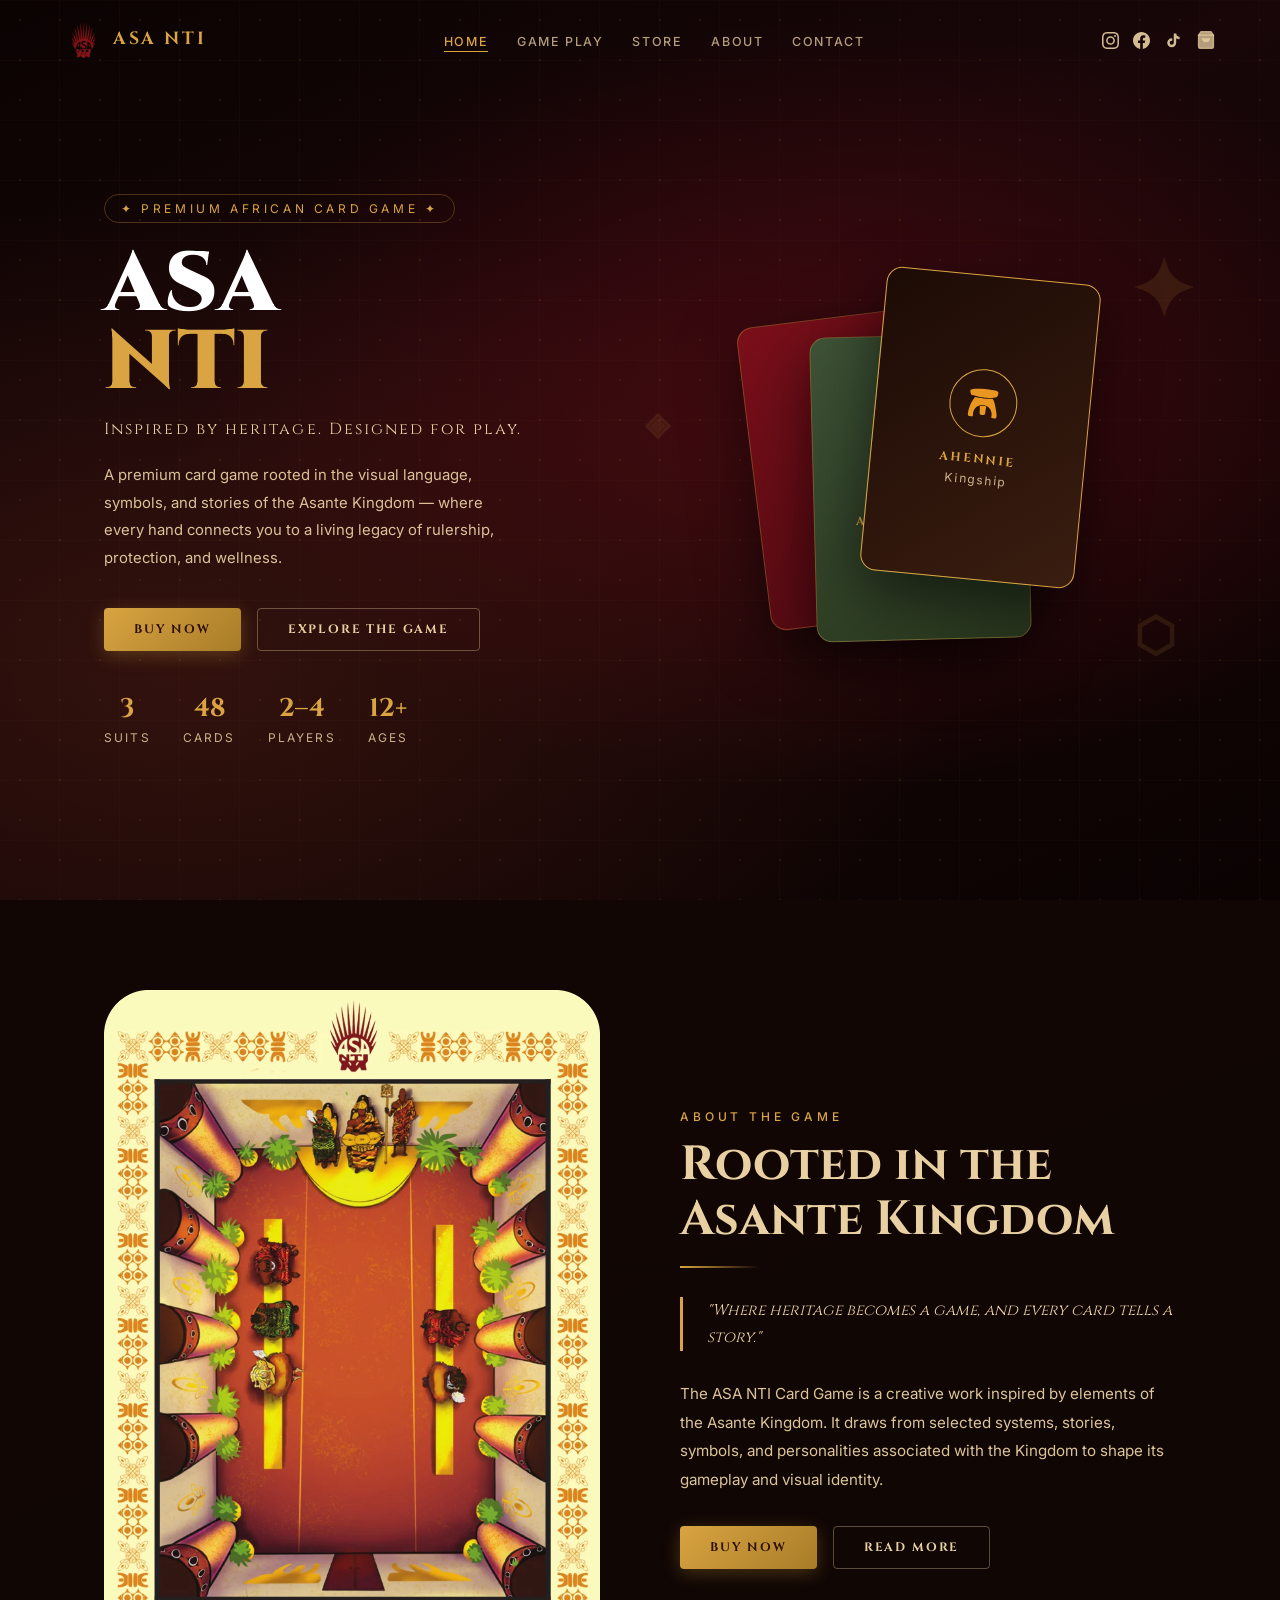
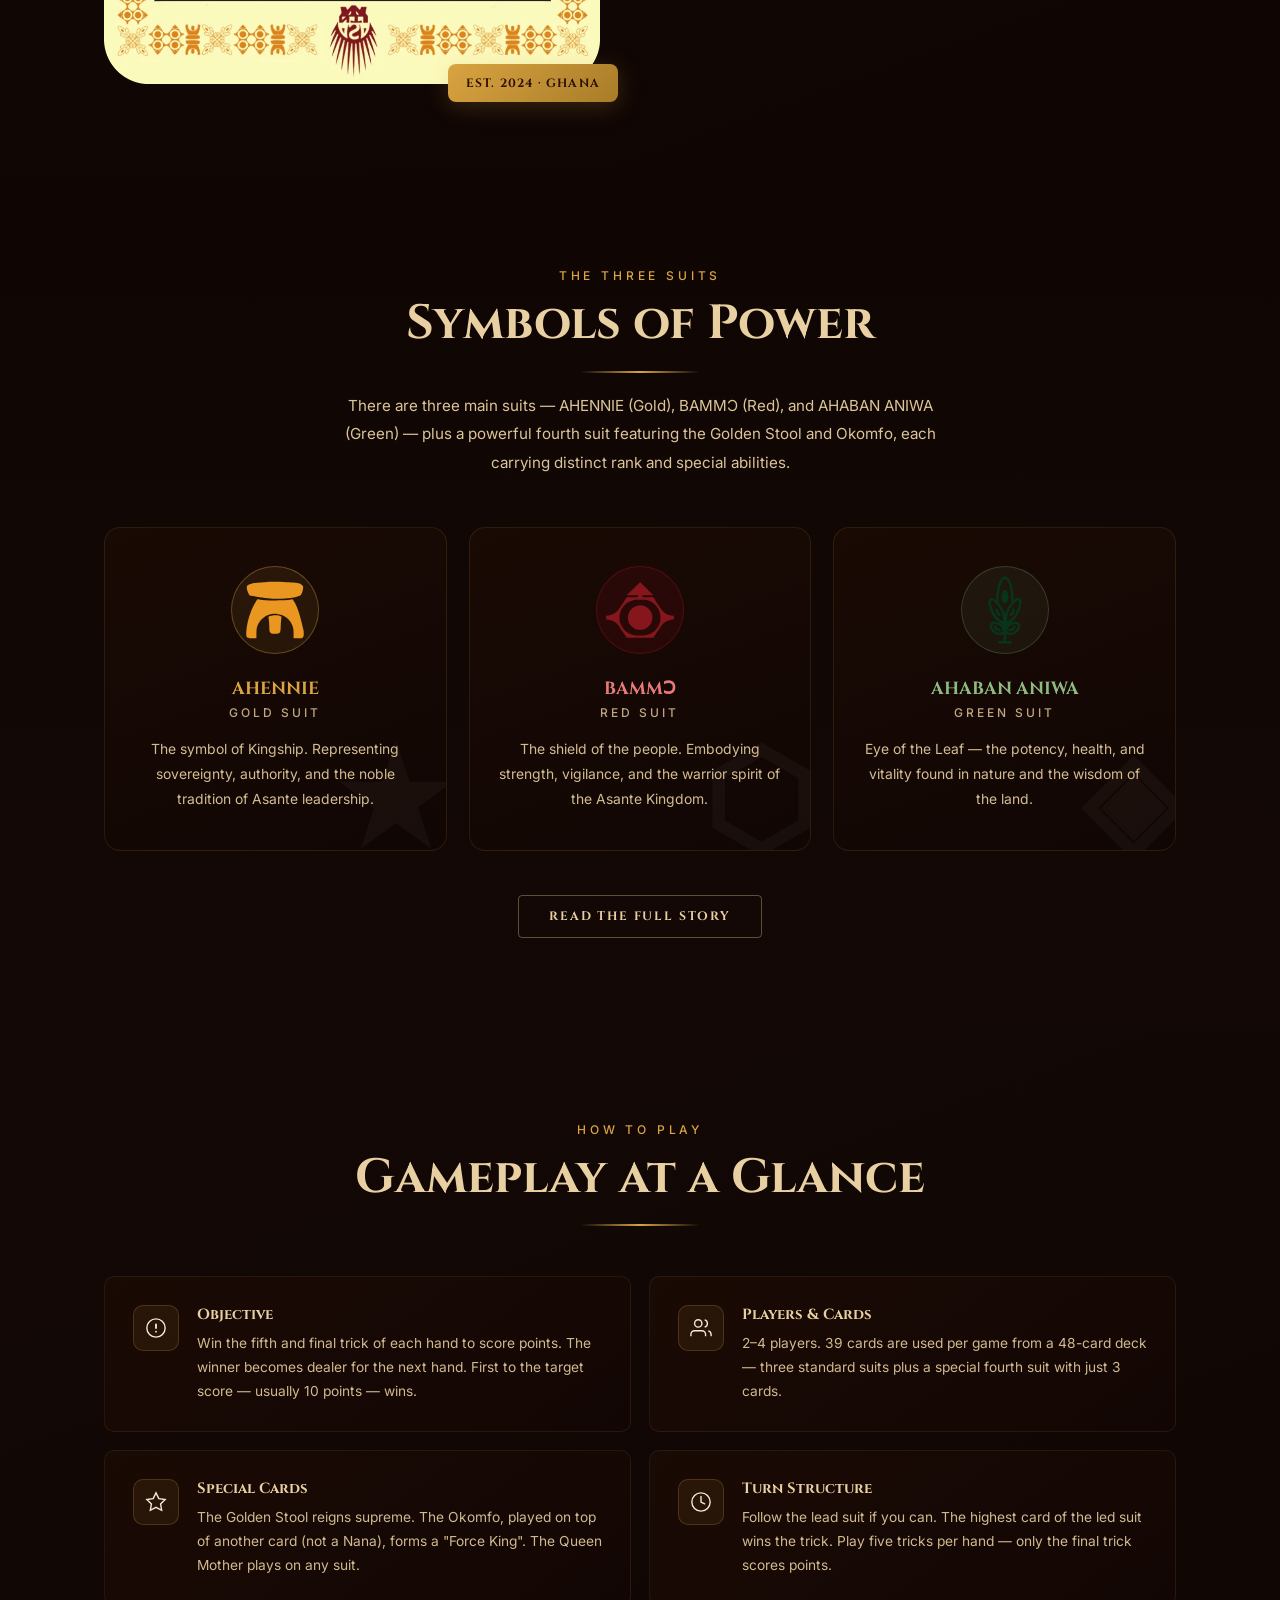
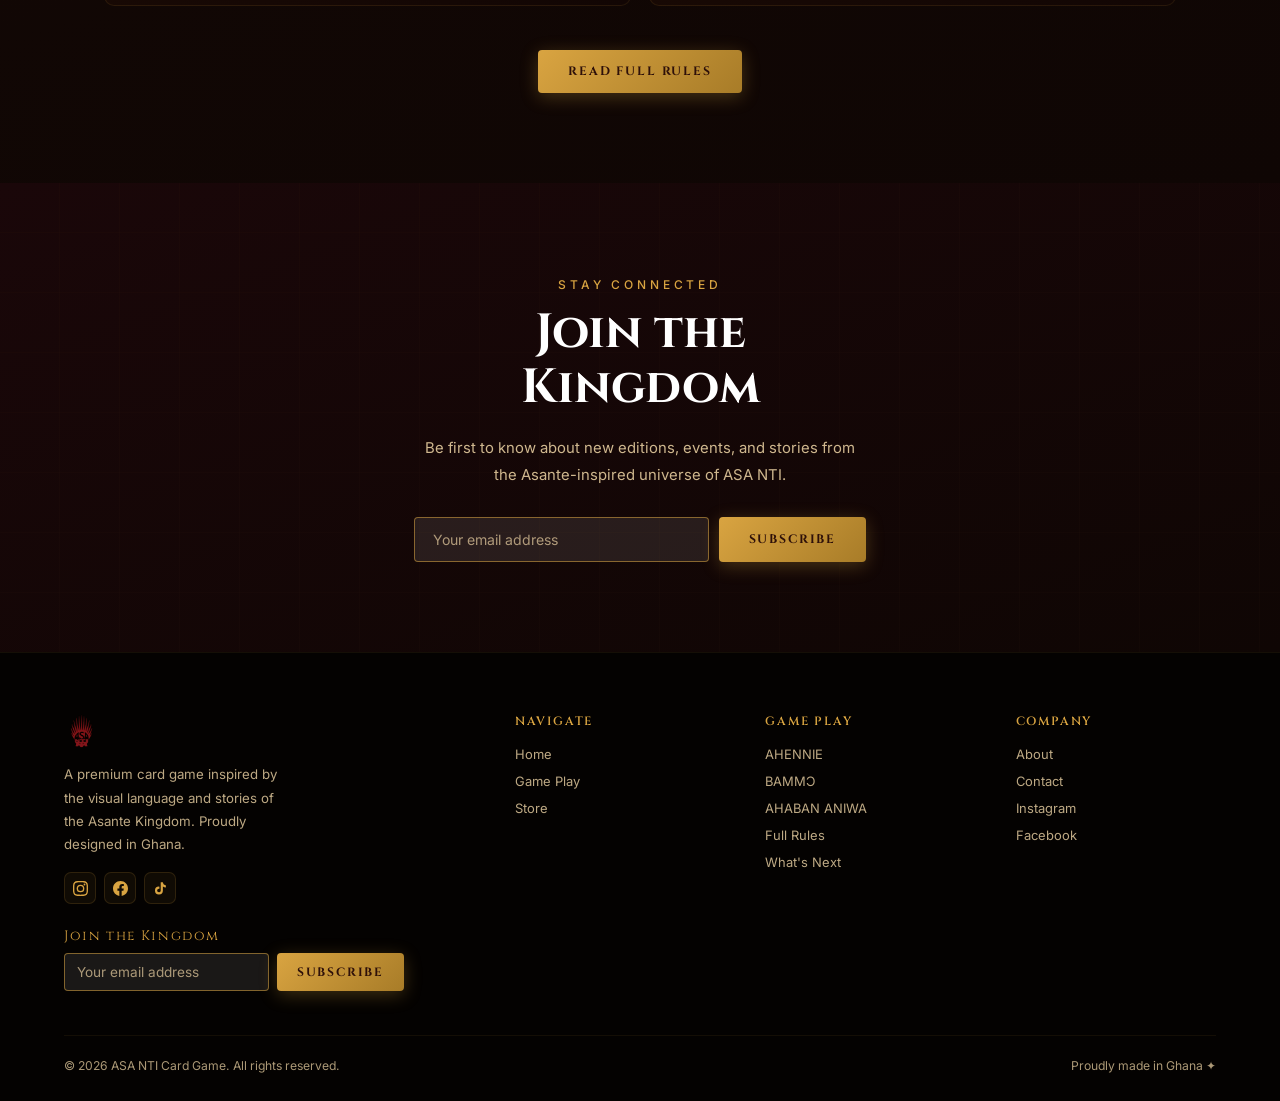
==== index.html @ e71001a2 "Fix the shipping tile, add newsletter signup everywhere, label the bundle saving Shipping - Over GH₵" ====
<!DOCTYPE html>
<html lang="en">
<head>
<meta charset="UTF-8">
<meta name="viewport" content="width=device-width, initial-scale=1.0">
<title>ASA NTI — Card Game of the Asante Kingdom</title>
<meta name="description" content="ASA NTI is a premium trick-taking card game inspired by the Asante Kingdom of Ghana — three Adinkra suits, the Golden Stool and the Okomfo. For 2 to 4 players.">
<link rel="canonical" href="https://asanticards.com/">
<meta name="theme-color" content="#0A0302">
<link rel="icon" href="images/favicon.ico" sizes="any">
<link rel="icon" type="image/png" sizes="32x32" href="images/favicon-32.png">
<link rel="icon" type="image/png" sizes="192x192" href="images/favicon-192.png">
<link rel="apple-touch-icon" href="images/apple-touch-icon.png">
<meta property="og:type" content="website">
<meta property="og:site_name" content="ASA NTI">
<meta property="og:title" content="ASA NTI — Card Game of the Asante Kingdom">
<meta property="og:description" content="ASA NTI is a premium trick-taking card game inspired by the Asante Kingdom of Ghana — three Adinkra suits, the Golden Stool and the Okomfo. For 2 to 4 players.">
<meta property="og:url" content="https://asanticards.com/">
<meta property="og:image" content="https://asanticards.com/images/og-image.jpg">
<meta property="og:image:width" content="1200">
<meta property="og:image:height" content="630">
<meta property="og:image:alt" content="The ASA NTI card game box">
<meta name="twitter:card" content="summary_large_image">
<meta name="twitter:title" content="ASA NTI — Card Game of the Asante Kingdom">
<meta name="twitter:description" content="ASA NTI is a premium trick-taking card game inspired by the Asante Kingdom of Ghana — three Adinkra suits, the Golden Stool and the Okomfo. For 2 to 4 players.">
<meta name="twitter:image" content="https://asanticards.com/images/og-image.jpg">
<link rel="preconnect" href="https://fonts.googleapis.com">
<link rel="preconnect" href="https://fonts.gstatic.com" crossorigin>
<link href="https://fonts.googleapis.com/css2?family=Cinzel:wght@400;600;700;900&family=Cinzel+Decorative:wght@400;700&family=Inter:wght@300;400;500;600&display=swap" rel="stylesheet">
<script src="https://js.paystack.co/v1/inline.js" defer></script>
<link rel="stylesheet" href="css/main.css?v=20261025c">
</head>
<body>

<!-- MOBILE MENU -->
<div class="mobile-menu" id="mobileMenu">
  <button class="mobile-close" onclick="toggleMobile()">✕</button>
  <a href="index.html" onclick="toggleMobile()">Home</a>
  <a href="rules.html" onclick="toggleMobile()">Game Play</a>
  <a href="store.html" onclick="toggleMobile()">Store</a>
  <a href="about.html" onclick="toggleMobile()">About</a>
  <a href="contact.html" onclick="toggleMobile()">Contact</a>
</div>

<!-- NAV -->
<nav id="mainNav">
  <a class="nav-logo" href="index.html" aria-label="ASA NTI home"><img id="nav-logo-img" src="" alt="" style="height:42px;width:auto;object-fit:contain"><span class="nav-logo-text">ASA NTI</span></a>
  <ul class="nav-links">
    <li><a href="index.html" data-page="home" class="active">Home</a></li>
    <li><a href="rules.html" data-page="game">Game Play</a></li>
    <li><a href="store.html" data-page="store">Store</a></li>
    <li><a href="about.html" data-page="about">About</a></li>
    <li><a href="contact.html" data-page="contact">Contact</a></li>
  </ul>
  <div class="nav-social">
    <a href="https://www.instagram.com/asanticards/" target="_blank" aria-label="Instagram"><svg viewBox="0 0 24 24"><path d="M12 2.163c3.204 0 3.584.012 4.85.07 3.252.148 4.771 1.691 4.919 4.919.058 1.265.069 1.645.069 4.849 0 3.205-.012 3.584-.069 4.849-.149 3.225-1.664 4.771-4.919 4.919-1.266.058-1.644.07-4.85.07-3.204 0-3.584-.012-4.849-.07-3.26-.149-4.771-1.699-4.919-4.92-.058-1.265-.07-1.644-.07-4.849 0-3.204.013-3.583.07-4.849.149-3.227 1.664-4.771 4.919-4.919 1.266-.057 1.645-.069 4.849-.069zM12 0C8.741 0 8.333.014 7.053.072 2.695.272.273 2.69.073 7.052.014 8.333 0 8.741 0 12c0 3.259.014 3.668.072 4.948.2 4.358 2.618 6.78 6.98 6.98C8.333 23.986 8.741 24 12 24c3.259 0 3.668-.014 4.948-.072 4.354-.2 6.782-2.618 6.979-6.98.059-1.28.073-1.689.073-4.948 0-3.259-.014-3.667-.072-4.947-.196-4.354-2.617-6.78-6.979-6.98C15.668.014 15.259 0 12 0zm0 5.838a6.162 6.162 0 100 12.324 6.162 6.162 0 000-12.324zM12 16a4 4 0 110-8 4 4 0 010 8zm6.406-11.845a1.44 1.44 0 100 2.881 1.44 1.44 0 000-2.881z"/></svg></a>
    <a href="https://web.facebook.com/profile.php?id=61589211744830" target="_blank" aria-label="Facebook"><svg viewBox="0 0 24 24"><path d="M24 12.073c0-6.627-5.373-12-12-12s-12 5.373-12 12c0 5.99 4.388 10.954 10.125 11.854v-8.385H7.078v-3.47h3.047V9.43c0-3.007 1.792-4.669 4.533-4.669 1.312 0 2.686.235 2.686.235v2.953H15.83c-1.491 0-1.956.925-1.956 1.874v2.25h3.328l-.532 3.47h-2.796v8.385C19.612 23.027 24 18.062 24 12.073z"/></svg></a>
    <a href="https://www.tiktok.com/@asanticards" target="_blank" aria-label="TikTok"><svg viewBox="0 0 24 24"><path d="M19.59 6.69a4.83 4.83 0 01-3.77-4.25V2h-3.45v13.67a2.89 2.89 0 01-2.88 2.5 2.89 2.89 0 01-2.89-2.89 2.89 2.89 0 012.89-2.89c.28 0 .54.04.79.1V9.01a6.33 6.33 0 00-.79-.05 6.34 6.34 0 00-6.34 6.34 6.34 6.34 0 006.34 6.34 6.34 6.34 0 006.33-6.34V8.69a8.17 8.17 0 004.78 1.52V6.75a4.86 4.86 0 01-1.01-.06z"/></svg></a>
    <button class="cart-nav-btn" onclick="openCart()" aria-label="Cart">
      <svg viewBox="0 0 24 24" fill="none" stroke="currentColor" stroke-width="1.5" stroke-linecap="round" stroke-linejoin="round"><path d="M6 2L3 6v14a2 2 0 002 2h14a2 2 0 002-2V6l-3-4z"/><line x1="3" y1="6" x2="21" y2="6"/><path d="M16 10a4 4 0 01-8 0"/></svg>
      <span class="cart-badge" id="cartBadge">0</span>
    </button>
  </div>
  <button class="nav-toggle" onclick="toggleMobile()" aria-label="Menu"><span></span><span></span><span></span></button>
</nav>

<!-- ═══════════════════════ HOME ═══════════════════════ -->
<div id="home" class="page-section active">

  <section class="hero">
    <div class="adinkra-bg"></div>
    <div class="adinkra-dots"></div>
    <div class="hero-inner">
      <div>
        <div class="hero-tag">✦ Premium African Card Game ✦</div>
        <h1 class="hero-h1">ASA<span>NTI</span></h1>
        <p class="hero-sub">Inspired by heritage. Designed for play.</p>
        <p class="hero-body">A premium card game rooted in the visual language, symbols, and stories of the Asante Kingdom — where every hand connects you to a living legacy of rulership, protection, and wellness.</p>
        <div class="hero-ctas">
          <a class="btn btn-gold" href="store.html">Buy Now</a>
          <a class="btn btn-outline" href="rules.html">Explore the Game</a>
        </div>
        <div class="hero-stats">
          <div class="hero-stat"><span class="hero-stat-num">3</span><span class="hero-stat-label">Suits</span></div>
          <div class="hero-stat"><span class="hero-stat-num">48</span><span class="hero-stat-label">Cards</span></div>
          <div class="hero-stat"><span class="hero-stat-num">2–4</span><span class="hero-stat-label">Players</span></div>
          <div class="hero-stat"><span class="hero-stat-num">12+</span><span class="hero-stat-label">Ages</span></div>
        </div>
      </div>
      <div class="hero-visual">
        <span class="float-sym">✦</span><span class="float-sym">⬡</span><span class="float-sym">◈</span>
        <div class="card-stack">
          <div class="card-item"><div class="card-suit-icon"><img class="suit-img-bammo" src="" alt="Bammɔ (Red suit) symbol" style="width:36px;height:36px;object-fit:contain"></div><div class="card-name">BAMMƆ</div><div class="card-theme">Protection</div></div>
          <div class="card-item"><div class="card-suit-icon"><img class="suit-img-ahaban" src="" alt="Ahaban Aniwa (Green suit) symbol" style="width:36px;height:36px;object-fit:contain"></div><div class="card-name">AHABAN ANIWA</div><div class="card-theme">Eye of the Leaf</div></div>
          <div class="card-item"><div class="card-suit-icon"><img class="suit-img-ahennie" src="" alt="Ahennie (Gold suit) symbol" style="width:36px;height:36px;object-fit:contain"></div><div class="card-name">AHENNIE</div><div class="card-theme">Kingship</div></div>
        </div>
      </div>
    </div>
  </section>

  <!-- ABOUT PREVIEW -->
  <section style="background:linear-gradient(160deg,#120604,#0F0604)">
    <div class="section-wrap">
      <div class="about-split">
        <div class="reveal-left">
          <div class="img-frame" style="position:relative;padding:0">
            <img src="images/story-card.webp" width="980" height="1372" loading="lazy" decoding="async" alt="ASA NTI card artwork: the Asante royal court seen from above" alt="ASA NTI Card Back" style="width:100%;height:auto;display:block">
            <div class="img-badge">Est. 2024 · Ghana</div>
          </div>
        </div>
        <div class="reveal-right">
          <div class="s-label">About the Game</div>
          <h2 class="s-title">Rooted in the<br>Asante Kingdom</h2>
          <div class="deco-line"></div>
          <div class="pullquote">"Where heritage becomes a game, and every card tells a story."</div>
          <p class="s-body">The ASA NTI Card Game is a creative work inspired by elements of the Asante Kingdom. It draws from selected systems, stories, symbols, and personalities associated with the Kingdom to shape its gameplay and visual identity.</p>
          <div style="display:flex;gap:1rem;margin-top:2rem;flex-wrap:wrap">
            <a class="btn btn-gold" href="store.html">Buy Now</a>
            <a class="btn btn-outline" href="about.html">Read More</a>
          </div>
        </div>
      </div>
    </div>
  </section>

  <!-- SUITS -->
  <section style="background:linear-gradient(180deg,#0F0604,#130805)">
    <div class="section-wrap">
      <div class="reveal" style="text-align:center;margin-bottom:50px">
        <div class="s-label">The Three Suits</div>
        <h2 class="s-title" style="text-align:center">Symbols of Power</h2>
        <div class="deco-line center"></div>
        <p class="s-body" style="max-width:620px;margin:0 auto">There are three main suits — AHENNIE (Gold), BAMMƆ (Red), and AHABAN ANIWA (Green) — plus a powerful fourth suit featuring the Golden Stool and Okomfo, each carrying distinct rank and special abilities.</p>
      </div>
      <div class="suits-grid">
        <div class="suit-card s-gold reveal">
          <div class="suit-icon"><img class="suit-img-ahennie" src="" alt="Ahennie (Gold suit) symbol" style="width:72px;height:72px;object-fit:contain"></div>
          <div class="suit-name">AHENNIE</div>
          <div class="suit-theme">Gold Suit</div>
          <p class="suit-desc">The symbol of Kingship. Representing sovereignty, authority, and the noble tradition of Asante leadership.</p>
          <div class="suit-bg-glyph">★</div>
        </div>
        <div class="suit-card s-red reveal">
          <div class="suit-icon"><img class="suit-img-bammo" src="" alt="Bammɔ (Red suit) symbol" style="width:72px;height:72px;object-fit:contain"></div>
          <div class="suit-name">BAMMƆ</div>
          <div class="suit-theme">Red Suit</div>
          <p class="suit-desc">The shield of the people. Embodying strength, vigilance, and the warrior spirit of the Asante Kingdom.</p>
          <div class="suit-bg-glyph">⬡</div>
        </div>
        <div class="suit-card s-green reveal">
          <div class="suit-icon"><img class="suit-img-ahaban" src="" alt="Ahaban Aniwa (Green suit) symbol" style="width:72px;height:72px;object-fit:contain"></div>
          <div class="suit-name">AHABAN ANIWA</div>
          <div class="suit-theme">Green Suit</div>
          <p class="suit-desc">Eye of the Leaf — the potency, health, and vitality found in nature and the wisdom of the land.</p>
          <div class="suit-bg-glyph">◈</div>
        </div>
      </div>
      <div style="text-align:center;margin-top:44px">
        <a class="btn btn-outline" href="rules.html">Read the Full Story</a>
      </div>
    </div>
  </section>

  <!-- RULES PREVIEW -->
  <section style="background:linear-gradient(160deg,#130805,#0F0604)">
    <div class="section-wrap">
      <div class="reveal" style="text-align:center;margin-bottom:50px">
        <div class="s-label">How to Play</div>
        <h2 class="s-title" style="text-align:center">Gameplay at a Glance</h2>
        <div class="deco-line center"></div>
      </div>
      <div class="rules-grid">
        <div class="rule-block reveal"><div class="rule-icon"><svg viewBox="0 0 24 24"><circle cx="12" cy="12" r="10" fill="none" stroke="currentColor" stroke-width="1.5"/><path d="M12 8v4m0 4h.01" stroke="currentColor" stroke-width="2" stroke-linecap="round"/></svg></div><div><div class="rule-title">Objective</div><p class="rule-body">Win the fifth and final trick of each hand to score points. The winner becomes dealer for the next hand. First to the target score — usually 10 points — wins.</p></div></div>
        <div class="rule-block reveal"><div class="rule-icon"><svg viewBox="0 0 24 24"><path d="M17 21v-2a4 4 0 00-4-4H5a4 4 0 00-4 4v2" fill="none" stroke="currentColor" stroke-width="1.5"/><circle cx="9" cy="7" r="4" fill="none" stroke="currentColor" stroke-width="1.5"/><path d="M23 21v-2a4 4 0 00-3-3.87M16 3.13a4 4 0 010 7.75" fill="none" stroke="currentColor" stroke-width="1.5"/></svg></div><div><div class="rule-title">Players & Cards</div><p class="rule-body">2–4 players. 39 cards are used per game from a 48-card deck — three standard suits plus a special fourth suit with just 3 cards.</p></div></div>
        <div class="rule-block reveal"><div class="rule-icon"><svg viewBox="0 0 24 24"><polygon points="12,2 15.09,8.26 22,9.27 17,14.14 18.18,21.02 12,17.77 5.82,21.02 7,14.14 2,9.27 8.91,8.26" fill="none" stroke="currentColor" stroke-width="1.5"/></svg></div><div><div class="rule-title">Special Cards</div><p class="rule-body">The Golden Stool reigns supreme. The Okomfo, played on top of another card (not a Nana), forms a "Force King". The Queen Mother plays on any suit.</p></div></div>
        <div class="rule-block reveal"><div class="rule-icon"><svg viewBox="0 0 24 24"><circle cx="12" cy="12" r="10" fill="none" stroke="currentColor" stroke-width="1.5"/><polyline points="12,6 12,12 16,14" fill="none" stroke="currentColor" stroke-width="1.5" stroke-linecap="round"/></svg></div><div><div class="rule-title">Turn Structure</div><p class="rule-body">Follow the lead suit if you can. The highest card of the led suit wins the trick. Play five tricks per hand — only the final trick scores points.</p></div></div>
      </div>
      <div style="text-align:center;margin-top:44px">
        <a class="btn btn-gold" href="rules.html">Read Full Rules</a>
      </div>
    </div>
  </section>

  <!-- NEWSLETTER -->
  <section style="background:linear-gradient(160deg,#1A0709,#0F0604);position:relative">
    <div class="adinkra-bg" style="opacity:0.04"></div>
    <div class="nl-wrap reveal">
      <div class="s-label">Stay Connected</div>
      <h2 class="s-title" style="text-align:center;color:#fff">Join the Kingdom</h2>
      <p style="color:rgba(233,208,162,0.88);font-size:0.93rem;line-height:1.8;margin-top:1rem">Be first to know about new editions, events, and stories from the Asante-inspired universe of ASA NTI.</p>
      <form class="nl-form" onsubmit="event.preventDefault();handleNewsletterSubmit(this)"><input class="nl-input" id="nlEmailInput" type="email" placeholder="Your email address" aria-label="Email address" autocomplete="email" required><button class="btn btn-gold" type="submit">Subscribe</button></form>
    </div>
  </section>
</div>

<!-- ═══════════════════════ THE GAME PAGE (Story + Rules + What's Next) ═══════════════════════ -->

<!-- ═══════════════════════ FOOTER ═══════════════════════ -->
<footer>
  <div class="footer-inner">
    <div class="footer-top">
      <div class="footer-brand">
        <a class="nav-logo" href="index.html"><img id="nav-logo-img" src="" alt="ASA NTI" style="height:42px;width:auto;object-fit:contain"></a>
        <p>A premium card game inspired by the visual language and stories of the Asante Kingdom. Proudly designed in Ghana.</p>
        <div class="footer-social">
          <a href="https://www.instagram.com/asanticards/" target="_blank" class="footer-soc" aria-label="Instagram"><svg viewBox="0 0 24 24"><path d="M12 2.163c3.204 0 3.584.012 4.85.07 3.252.148 4.771 1.691 4.919 4.919.058 1.265.069 1.645.069 4.849 0 3.205-.012 3.584-.069 4.849-.149 3.225-1.664 4.771-4.919 4.919-1.266.058-1.644.07-4.85.07-3.204 0-3.584-.012-4.849-.07-3.26-.149-4.771-1.699-4.919-4.92-.058-1.265-.07-1.644-.07-4.849 0-3.204.013-3.583.07-4.849.149-3.227 1.664-4.771 4.919-4.919 1.266-.057 1.645-.069 4.849-.069zM12 0C8.741 0 8.333.014 7.053.072 2.695.272.273 2.69.073 7.052.014 8.333 0 8.741 0 12c0 3.259.014 3.668.072 4.948.2 4.358 2.618 6.78 6.98 6.98C8.333 23.986 8.741 24 12 24c3.259 0 3.668-.014 4.948-.072 4.354-.2 6.782-2.618 6.979-6.98.059-1.28.073-1.689.073-4.948 0-3.259-.014-3.667-.072-4.947-.196-4.354-2.617-6.78-6.979-6.98C15.668.014 15.259 0 12 0zm0 5.838a6.162 6.162 0 100 12.324 6.162 6.162 0 000-12.324zM12 16a4 4 0 110-8 4 4 0 010 8zm6.406-11.845a1.44 1.44 0 100 2.881 1.44 1.44 0 000-2.881z"/></svg></a>
          <a href="https://web.facebook.com/profile.php?id=61589211744830" target="_blank" class="footer-soc" aria-label="Facebook"><svg viewBox="0 0 24 24"><path d="M24 12.073c0-6.627-5.373-12-12-12s-12 5.373-12 12c0 5.99 4.388 10.954 10.125 11.854v-8.385H7.078v-3.47h3.047V9.43c0-3.007 1.792-4.669 4.533-4.669 1.312 0 2.686.235 2.686.235v2.953H15.83c-1.491 0-1.956.925-1.956 1.874v2.25h3.328l-.532 3.47h-2.796v8.385C19.612 23.027 24 18.062 24 12.073z"/></svg></a>
          <a href="https://www.tiktok.com/@asanticards" target="_blank" class="footer-soc" aria-label="TikTok"><svg viewBox="0 0 24 24"><path d="M19.59 6.69a4.83 4.83 0 01-3.77-4.25V2h-3.45v13.67a2.89 2.89 0 01-2.88 2.5 2.89 2.89 0 01-2.89-2.89 2.89 2.89 0 012.89-2.89c.28 0 .54.04.79.1V9.01a6.33 6.33 0 00-.79-.05 6.34 6.34 0 00-6.34 6.34 6.34 6.34 0 006.34 6.34 6.34 6.34 0 006.33-6.34V8.69a8.17 8.17 0 004.78 1.52V6.75a4.86 4.86 0 01-1.01-.06z"/></svg></a>
        </div>
        <div class="footer-nl">
          <div class="footer-nl-title">Join the Kingdom</div>
          <form class="nl-form" onsubmit="event.preventDefault();handleNewsletterSubmit(this)">
            <input class="nl-input" type="email" placeholder="Your email address" aria-label="Email address" autocomplete="email" required>
            <button class="btn btn-gold btn-sm" type="submit">Subscribe</button>
          </form>
        </div>
      </div>
      <div class="footer-col">
        <h4>Navigate</h4>
        <ul>
          <li><a href="index.html">Home</a></li>
          <li><a href="rules.html">Game Play</a></li>
          <li><a href="store.html">Store</a></li>
        </ul>
      </div>
      <div class="footer-col">
        <h4>Game Play</h4>
        <ul>
          <li><a href="rules.html">AHENNIE</a></li>
          <li><a href="rules.html">BAMMƆ</a></li>
          <li><a href="rules.html">AHABAN ANIWA</a></li>
          <li><a href="rules.html">Full Rules</a></li>
          <li><a href="rules.html">What's Next</a></li>
        </ul>
      </div>
      <div class="footer-col">
        <h4>Company</h4>
        <ul>
          <li><a href="about.html">About</a></li>
          <li><a href="contact.html">Contact</a></li>
          <li><a href="https://www.instagram.com/asanticards/" target="_blank">Instagram</a></li>
          <li><a href="https://web.facebook.com/profile.php?id=61589211744830" target="_blank">Facebook</a></li>
        </ul>
      </div>
    </div>
    <div class="footer-bottom">
      <span>© <span class="footer-year">2026</span> ASA NTI Card Game. All rights reserved.</span>
      <span>Proudly made in Ghana ✦</span>
    </div>
  </div>
</footer>



<!-- ═══════════ CART DRAWER ═══════════ -->
<div class="cart-overlay" id="cartOverlay" onclick="closeCart()"></div>
<div class="cart-drawer" id="cartDrawer">
  <div class="cart-head">
    <div class="cart-title">Your Cart</div>
    <button class="cart-close" onclick="closeCart()"><svg viewBox="0 0 24 24"><path d="M18 6L6 18M6 6l12 12"/></svg></button>
  </div>
  <div class="cart-body" id="cartBody">
    <div class="cart-empty" id="cartEmpty">
      <svg viewBox="0 0 24 24"><path d="M6 2L3 6v14a2 2 0 002 2h14a2 2 0 002-2V6l-3-4z"/><line x1="3" y1="6" x2="21" y2="6"/><path d="M16 10a4 4 0 01-8 0"/></svg>
      <div>Your cart is empty</div>
      <div style="font-size:0.75rem;margin-top:6px;opacity:0.6">Add a product to get started</div>
    </div>
  </div>
  <div class="cart-foot" id="cartFoot" style="display:none">
    <div class="cart-subtotal"><span>Subtotal</span><span id="cartSubtotal">GH₵ 0</span></div>
    <div class="cart-subtotal"><span>Shipping</span><span id="cartShippingDisplay">Calculated at checkout</span></div>
    <div class="cart-total-row"><span>Total</span><span id="cartTotal">GH₵ 0</span></div>
    <button class="cart-checkout-btn" onclick="openCheckout()">Proceed to Checkout →</button>
    <p style="font-size:0.75rem;color:rgba(233,208,162,0.73);text-align:center;margin-top:10px">Secure payment via Paystack ✦ Free shipping over GH₵ 200</p>
  </div>
</div>

<!-- ═══════════ CHECKOUT MODAL ═══════════ -->
<div class="modal-overlay" id="checkoutOverlay">
  <div class="checkout-modal" id="checkoutModal">
    <div class="checkout-head">
      <div class="checkout-title" id="checkoutModalTitle">Checkout</div>
      <button class="cart-close" onclick="closeCheckout()"><svg viewBox="0 0 24 24"><path d="M18 6L6 18M6 6l12 12"/></svg></button>
    </div>
    <div id="checkoutContent">
      <div class="checkout-body">
        <div class="checkout-grid">
          <div class="co-section-title">Contact Details</div>
          <div class="co-field"><label class="co-label">First Name</label><input class="co-input" id="co_first" placeholder="Kwame" autocomplete="given-name"></div>
          <div class="co-field"><label class="co-label">Last Name</label><input class="co-input" id="co_last" placeholder="Mensah" autocomplete="family-name"></div>
          <div class="co-field full"><label class="co-label">Email Address</label><input class="co-input" id="co_email" type="email" placeholder="you@email.com" autocomplete="email"></div>
          <div class="co-field full"><label class="co-label">Phone Number</label><input class="co-input" id="co_phone" type="tel" placeholder="+233 24 000 0000" autocomplete="tel"></div>

          <div class="co-section-title">Delivery Address</div>
          <div class="co-field full"><label class="co-label">Street Address</label><input class="co-input" id="co_addr" placeholder="123 Independence Ave" autocomplete="street-address"></div>
          <div class="co-field"><label class="co-label">City</label><input class="co-input" id="co_city" placeholder="Accra" autocomplete="address-level2"></div>
          <div class="co-field"><label class="co-label">Country</label>
            <select class="co-input" id="co_country">
              <option value="GH">Ghana</option>
              <option value="NG">Nigeria</option>
              <option value="UK">United Kingdom</option>
              <option value="US">United States</option>
              <option value="CA">Canada</option>
              <option value="other">Other</option>
            </select>
          </div>

          <div class="co-section-title">Shipping Method</div>
          <div class="shipping-options">
            <div class="ship-opt selected" id="ship_standard" onclick="selectShipping('standard',0)">
              <div class="ship-opt-name">Standard</div>
              <div class="ship-opt-days">3–5 business days</div>
              <div class="ship-opt-price" id="ship_standard_price">Free</div>
            </div>
            <div class="ship-opt" id="ship_express" onclick="selectShipping('express',30)">
              <div class="ship-opt-name">Express</div>
              <div class="ship-opt-days">1–2 business days</div>
              <div class="ship-opt-price">GH₵ 30</div>
            </div>
            <div class="ship-opt" id="ship_diaspora" onclick="selectShipping('diaspora',80)">
              <div class="ship-opt-name">Diaspora</div>
              <div class="ship-opt-days">7–14 business days</div>
              <div class="ship-opt-price">GH₵ 80</div>
            </div>
          </div>

          <div class="co-section-title">Order Summary</div>
          <div class="co-order-summary">
            <div id="coOrderLines"></div>
            <div class="co-order-line"><span>Shipping</span><span id="coShippingLine">Free</span></div>
            <div class="co-order-line total"><span>Total</span><span id="coTotal">GH₵ 0</span></div>
          </div>

          <button class="paystack-btn" id="paystackBtn" onclick="initiatePaystack()">
            <span>Pay Securely</span>
            <span class="paystack-logo">via PAYSTACK</span>
          </button>
          <p style="grid-column:1/-1;text-align:center;font-size:0.75rem;color:rgba(233,208,162,0.73);margin-top:-6px">256-bit SSL encryption · Your data is always protected</p>
        </div>
      </div>
    </div>
  </div>
</div>

<!-- ═══════════ TOAST CONTAINER ═══════════ -->
<div class="toast-wrap" id="toastWrap"></div>

<script src="js/main.js?v=20261025c"></script>
</body>
---- css/main.css ----
*,*::before,*::after{box-sizing:border-box;margin:0;padding:0}
:root{
  --red:#7B0F1A;--red-dark:#4A0910;--red-light:#9E2030;
  --gold:#D9A441;--gold-dark:#A87C28;--gold-light:#EFC96A;
  --cream:#E9D0A2;--cream-light:#F5ECD4;
  --brown:#4A1C12;--brown-dark:#2E1009;
  --green:#5E7B52;--green-dark:#3D5236;
  --orange:#C46A2D;--sand:#F0E4C8;
  --text-light:#F5ECD4;--text-dark:#2E1009;
  --r:16px;--r-sm:10px;
  --shadow:0 8px 40px rgba(74,28,18,0.18);
  --shadow-gold:0 4px 24px rgba(217,164,65,0.22);
}
html{scroll-behavior:smooth}
body{font-family:'Inter',sans-serif;background:#0F0604;color:var(--text-light);overflow-x:hidden}

/* PATTERNS */
.adinkra-bg{position:absolute;inset:0;pointer-events:none;overflow:hidden;opacity:0.06;background-image:repeating-linear-gradient(0deg,transparent,transparent 59px,rgba(217,164,65,0.4) 59px,rgba(217,164,65,0.4) 60px),repeating-linear-gradient(90deg,transparent,transparent 59px,rgba(217,164,65,0.4) 59px,rgba(217,164,65,0.4) 60px)}
.adinkra-dots{position:absolute;inset:0;pointer-events:none;overflow:hidden;background-image:radial-gradient(circle,rgba(217,164,65,0.1) 1px,transparent 1px);background-size:40px 40px}
.deco-line{width:80px;height:2px;background:linear-gradient(90deg,var(--gold),transparent);margin:1.2rem 0}
.deco-line.center{margin:1.2rem auto;background:linear-gradient(90deg,transparent,var(--gold),transparent);width:120px}
.gold-text{color:var(--gold)}
.cream-text{color:var(--cream)}

/* NAV */
nav{position:fixed;top:0;left:0;right:0;z-index:200;padding:20px 5%;display:flex;align-items:center;justify-content:space-between;transition:all 0.4s ease;background:transparent}
nav.scrolled{background:rgba(8,2,1,0.94);backdrop-filter:blur(24px);padding:13px 5%;border-bottom:1px solid rgba(217,164,65,0.13)}
.nav-logo{display:flex;align-items:center;text-decoration:none;line-height:1}
.nav-logo small{display:block;font-size:0.75rem;font-family:'Inter',sans-serif;font-weight:300;letter-spacing:0.28em;color:rgba(233,208,162,0.9);text-transform:uppercase;margin-top:3px}
.nav-links{display:flex;gap:1.8rem;list-style:none}
.nav-links a{color:rgba(233,208,162,0.75);text-decoration:none;font-size:0.78rem;letter-spacing:0.13em;text-transform:uppercase;font-weight:500;transition:color 0.3s;position:relative;padding-bottom:3px}
.nav-links a::after{content:'';position:absolute;bottom:0;left:0;width:0;height:1px;background:var(--gold);transition:width 0.3s}
.nav-links a:hover,.nav-links a.active{color:var(--gold)}
.nav-links a:hover::after,.nav-links a.active::after{width:100%}
.nav-social{display:flex;gap:0.9rem;align-items:center}
.nav-social a{color:rgba(233,208,162,0.9);text-decoration:none;transition:color 0.3s;display:flex;align-items:center}
.nav-social a:hover{color:var(--gold)}
.nav-social svg{width:17px;height:17px;fill:currentColor}
.nav-toggle{display:none;flex-direction:column;gap:5px;cursor:pointer;background:none;border:none;padding:4px;position:relative;z-index:202}
.nav-toggle span{width:24px;height:2px;background:var(--cream);transition:all 0.3s;display:block;border-radius:1px}
.nav-toggle svg {pointer-events: none;}
.nav-toggle.active span:nth-child(1){transform:translateY(6.5px) rotate(45deg)}
.nav-toggle.active span:nth-child(2){opacity:0}
.nav-toggle.active span:nth-child(3){transform:translateY(-6.5px) rotate(-45deg)}

/* MOBILE MENU */
.mobile-menu{position:fixed;inset:0;background:rgba(6,2,1,0.98);z-index:199;display:flex;flex-direction:column;align-items:center;justify-content:center;gap:2rem;transform:translateX(100%);transition:transform 0.4s ease}
.mobile-menu.open{transform:none}
.mobile-menu a{color:var(--cream);text-decoration:none;font-family:'Cinzel',serif;font-size:1.15rem;letter-spacing:0.15em;transition:color 0.3s}
.mobile-menu a:hover{color:var(--gold)}
.mobile-close{position:absolute;top:20px;right:5%;background:none;border:none;color:rgba(233,208,162,0.9);font-size:1.4rem;cursor:pointer;font-family:'Cinzel',serif;z-index:201;padding:10px;line-height:1}

/* PAGE SECTIONS */
.page-section{display:block}


/* HERO */
.hero{min-height:100vh;position:relative;display:flex;align-items:center;background:radial-gradient(ellipse at 65% 45%,rgba(123,15,26,0.45) 0%,transparent 55%),radial-gradient(ellipse at 15% 75%,rgba(74,28,18,0.55) 0%,transparent 50%),linear-gradient(155deg,#0A0302 0%,#180608 40%,#0A0302 100%);overflow:hidden}
.hero-inner{max-width:1200px;margin:0 auto;padding:120px 5% 80px;display:grid;grid-template-columns:1fr 1fr;gap:60px;align-items:center;width:100%}
.hero-tag{display:inline-block;font-size:0.75rem;letter-spacing:0.3em;text-transform:uppercase;color:var(--gold);border:1px solid rgba(217,164,65,0.3);padding:6px 16px;border-radius:20px;margin-bottom:1.5rem;animation:fadeUp 0.7s ease both}
.hero-h1{font-family:'Cinzel',serif;font-size:clamp(3.5rem,6.5vw,5.8rem);font-weight:900;line-height:0.93;color:#fff;animation:fadeUp 0.45s 0.04s ease both}
.hero-h1 span{color:var(--gold);display:block}
.hero-sub{font-family:'Cinzel',serif;font-size:clamp(0.82rem,1.4vw,1rem);color:var(--cream);letter-spacing:0.13em;margin:1rem 0 1.4rem;animation:fadeUp 0.45s 0.08s ease both}
.hero-body{color:rgba(233,208,162,0.93);font-size:0.93rem;line-height:1.85;margin-bottom:2.2rem;max-width:420px;animation:fadeUp 0.45s 0.11s ease both}
.hero-ctas{display:flex;gap:1rem;flex-wrap:wrap;animation:fadeUp 0.45s 0.15s ease both}
.hero-stats{display:flex;gap:2rem;margin-top:2.5rem;animation:fadeUp 0.45s 0.19s ease both}
.hero-stat{text-align:center}
.hero-stat-num{font-family:'Cinzel',serif;font-size:1.6rem;font-weight:700;color:var(--gold);display:block}
.hero-stat-label{font-size:0.75rem;letter-spacing:0.18em;text-transform:uppercase;color:rgba(233,208,162,0.83)}

/* HERO VISUAL */
.hero-visual{display:flex;align-items:center;justify-content:center;animation:fadeUp 0.45s 0.12s ease both;position:relative}
.card-stack{position:relative;width:340px;height:440px}
.card-item{position:absolute;width:215px;height:305px;border-radius:16px;border:1.5px solid rgba(217,164,65,0.35);display:flex;flex-direction:column;align-items:center;justify-content:center;font-family:'Cinzel',serif;transition:transform 0.4s ease;cursor:pointer}
.card-item:nth-child(1){background:linear-gradient(145deg,#7B0F1A,#4A0910);top:65px;left:0;transform:rotate(-7deg);box-shadow:0 20px 60px rgba(0,0,0,0.55)}
.card-item:nth-child(2){background:linear-gradient(145deg,#3D5236,#28361D);top:85px;left:60px;transform:rotate(-1.5deg);box-shadow:0 20px 60px rgba(0,0,0,0.55)}
.card-item:nth-child(3){background:linear-gradient(145deg,#1C0B05,#3A1D10);top:25px;left:120px;transform:rotate(5.5deg);box-shadow:0 20px 60px rgba(0,0,0,0.55);border-color:var(--gold)}
.card-item:hover{transform:rotate(0deg) translateY(-12px) scale(1.06)!important;z-index:10}
.card-suit-icon{width:68px;height:68px;margin-bottom:14px;border:1.5px solid var(--gold);border-radius:50%;display:flex;align-items:center;justify-content:center}
.card-suit-icon svg{width:36px;height:36px;fill:var(--gold)}
.card-name{color:var(--gold);font-size:0.75rem;letter-spacing:0.2em;text-align:center;font-weight:700}
.card-theme{color:rgba(233,208,162,0.85);font-size:0.75rem;letter-spacing:0.15em;margin-top:5px;text-align:center;font-family:'Inter',sans-serif}
.float-sym{position:absolute;font-family:'Cinzel',serif;color:rgba(217,164,65,0.12);font-size:5rem;font-weight:700;animation:float 6s ease-in-out infinite;pointer-events:none;user-select:none}
.float-sym:nth-child(1){top:-10px;right:-20px}
.float-sym:nth-child(2){bottom:20px;right:0;font-size:3rem;animation-delay:-2.5s}
.float-sym:nth-child(3){top:35%;left:-25px;font-size:2rem;animation-delay:-4s}

/* BUTTONS */
.btn{display:inline-block;text-decoration:none;border:none;cursor:pointer;font-family:'Cinzel',serif;font-weight:700;letter-spacing:0.15em;text-transform:uppercase;transition:all 0.3s;border-radius:4px}
.btn-gold{background:linear-gradient(135deg,var(--gold),var(--gold-dark));color:var(--brown-dark);font-size:0.76rem;padding:13px 30px;box-shadow:0 4px 18px rgba(217,164,65,0.28)}
.btn-gold:hover{background:linear-gradient(135deg,var(--gold-light),var(--gold));transform:translateY(-2px);box-shadow:0 8px 28px rgba(217,164,65,0.42)}
.btn-outline{background:transparent;color:var(--cream);font-size:0.76rem;padding:12px 30px;border:1px solid rgba(233,208,162,0.35)}
.btn-outline:hover{border-color:var(--gold);color:var(--gold);transform:translateY(-2px)}
.btn-red{background:linear-gradient(135deg,var(--red),var(--red-dark));color:var(--cream);font-size:0.76rem;padding:13px 30px}
.btn-red:hover{background:linear-gradient(135deg,var(--red-light),var(--red));transform:translateY(-2px)}
.btn-sm{padding:9px 20px;font-size:0.75rem}

/* SECTIONS */
section{position:relative;overflow:hidden}
.section-wrap{max-width:1200px;margin:0 auto;padding:90px 5%}
.section-wrap.narrow{max-width:800px}
.section-wrap.wide{max-width:1400px}
.s-label{display:inline-block;font-size:0.75rem;letter-spacing:0.32em;text-transform:uppercase;color:var(--gold);margin-bottom:0.8rem;font-weight:500}
.s-title{font-family:'Cinzel',serif;font-size:clamp(1.9rem,3.8vw,3rem);font-weight:700;line-height:1.15;color:var(--cream);margin-bottom:1.2rem}
.s-title.hero-size{font-size:clamp(2.5rem,5vw,4rem);color:#fff}
.s-body{color:rgba(233,208,162,0.94);font-size:0.95rem;line-height:1.88}
.page-hero{text-align:center;padding:120px 5% 50px;position:relative;background:radial-gradient(ellipse at 50% 0%,rgba(123,15,26,0.28) 0%,transparent 55%)}
.page-hero .s-title{color:#fff;text-align:center}
.page-hero .s-body{max-width:580px;margin:1.2rem auto 0;text-align:center}
.pullquote{border-left:3px solid var(--gold);padding-left:1.5rem;margin:1.8rem 0;font-family:'Cinzel',serif;font-size:0.97rem;color:var(--cream);font-style:italic;line-height:1.75}

/* CARDS */
.glass-card{background:linear-gradient(145deg,rgba(26,10,4,0.9),rgba(16,6,3,0.9));border:1px solid rgba(217,164,65,0.14);border-radius:var(--r);padding:32px;transition:border-color 0.3s,transform 0.3s}
.glass-card:hover{border-color:rgba(217,164,65,0.3);transform:translateY(-4px)}
.gold-card{background:linear-gradient(145deg,rgba(217,164,65,0.08),rgba(168,124,40,0.05));border:1px solid rgba(217,164,65,0.22);border-radius:var(--r);padding:28px}

/* REVEAL ANIMATION */
.reveal{opacity:0;transform:translateY(16px);transition:opacity 0.4s ease,transform 0.4s ease}
.reveal.visible{opacity:1;transform:none}
.reveal-left{opacity:0;transform:translateX(-18px);transition:opacity 0.4s ease,transform 0.4s ease}
.reveal-left.visible{opacity:1;transform:none}
.reveal-right{opacity:0;transform:translateX(18px);transition:opacity 0.4s ease,transform 0.4s ease}
.reveal-right.visible{opacity:1;transform:none}

/* KEYFRAMES */
@keyframes fadeUp{from{opacity:0;transform:translateY(28px)}to{opacity:1;transform:none}}
@keyframes float{0%,100%{transform:translateY(0)}50%{transform:translateY(-16px)}}
@keyframes pulse{0%,100%{opacity:0.6}50%{opacity:1}}

/* ─────────── HOME ─────────── */
.about-split{display:grid;grid-template-columns:1fr 1fr;gap:80px;align-items:center}
.img-frame{background:none;border:none;border-radius:0;aspect-ratio:3/4;display:flex;align-items:center;justify-content:center;position:relative;overflow:visible}
.img-frame::before{content:none}
.img-frame-text{font-family:'Cinzel Decorative',serif;font-size:3.5rem;color:rgba(217,164,65,0.14);text-align:center;line-height:1.1;z-index:1;position:relative}
.img-badge{position:absolute;bottom:-18px;right:-18px;background:linear-gradient(135deg,var(--gold),var(--gold-dark));color:var(--brown-dark);font-family:'Cinzel',serif;font-weight:700;font-size:0.75rem;letter-spacing:0.1em;text-transform:uppercase;padding:11px 18px;border-radius:8px;box-shadow:var(--shadow-gold)}

/* SUITS */
.suits-grid{display:grid;grid-template-columns:repeat(3,1fr);gap:22px}
.suit-card{background:linear-gradient(160deg,#1A0A04,#100604);border:1px solid rgba(217,164,65,0.13);border-radius:var(--r);padding:38px 26px;text-align:center;position:relative;overflow:hidden;transition:all 0.4s ease;cursor:default}
.suit-card:hover{transform:translateY(-8px);box-shadow:0 20px 60px rgba(0,0,0,0.4)}
.suit-card::after{content:'';position:absolute;inset:0;opacity:0;transition:opacity 0.4s}
.suit-card.s-gold:hover{border-color:var(--gold)}
.suit-card.s-gold::after{background:radial-gradient(ellipse at 50% 0%,rgba(217,164,65,0.09) 0%,transparent 65%)}
.suit-card.s-red:hover{border-color:rgba(123,15,26,0.8)}
.suit-card.s-red::after{background:radial-gradient(ellipse at 50% 0%,rgba(123,15,26,0.18) 0%,transparent 65%)}
.suit-card.s-green:hover{border-color:rgba(94,123,82,0.7)}
.suit-card.s-green::after{background:radial-gradient(ellipse at 50% 0%,rgba(94,123,82,0.14) 0%,transparent 65%)}
.suit-card:hover::after{opacity:1}
.suit-icon{width:88px;height:88px;border-radius:50%;margin:0 auto 1.4rem;display:flex;align-items:center;justify-content:center;position:relative;z-index:1}
.suit-icon svg{width:48px;height:48px}
.s-gold .suit-icon{background:rgba(217,164,65,0.09);border:1.5px solid rgba(217,164,65,0.35)}
.s-gold .suit-icon svg{fill:var(--gold)}
.s-red .suit-icon{background:rgba(123,15,26,0.18);border:1.5px solid rgba(123,15,26,0.5)}
.s-red .suit-icon svg{fill:#e87a7a}
.s-green .suit-icon{background:rgba(94,123,82,0.12);border:1.5px solid rgba(94,123,82,0.38)}
.s-green .suit-icon svg{fill:#8eba80}
.suit-name{font-family:'Cinzel',serif;font-size:1.1rem;font-weight:700;margin-bottom:4px;position:relative;z-index:1}
.s-gold .suit-name{color:var(--gold)}
.s-red .suit-name{color:#e87a7a}
.s-green .suit-name{color:#8eba80}
.suit-theme{font-size:0.75rem;letter-spacing:0.25em;text-transform:uppercase;color:rgba(233,208,162,0.8);margin-bottom:1.1rem;font-weight:500;position:relative;z-index:1}
.suit-desc{font-size:0.87rem;line-height:1.78;color:rgba(233,208,162,0.9);position:relative;z-index:1}
.suit-bg-glyph{position:absolute;bottom:-20px;right:-5px;font-family:'Cinzel Decorative',serif;font-size:8rem;font-weight:700;opacity:0.035;pointer-events:none;line-height:1}

/* RULES GRID */
.rules-grid{display:grid;grid-template-columns:1fr 1fr;gap:18px}
.rule-block{background:linear-gradient(145deg,#1A0A04,#120604);border:1px solid rgba(217,164,65,0.1);border-radius:var(--r-sm);padding:28px;display:flex;gap:18px;align-items:flex-start;transition:border-color 0.3s}
.rule-block:hover{border-color:rgba(217,164,65,0.28)}
.rule-icon{width:46px;height:46px;border-radius:10px;flex-shrink:0;background:rgba(217,164,65,0.08);border:1px solid rgba(217,164,65,0.22);display:flex;align-items:center;justify-content:center}
.rule-icon svg{width:22px;height:22px;fill:var(--gold)}
.rule-title{font-family:'Cinzel',serif;font-size:0.92rem;font-weight:700;color:var(--cream);margin-bottom:7px}
.rule-body{font-size:0.86rem;line-height:1.75;color:rgba(233,208,162,0.89)}

/* NEWSLETTER */
.nl-wrap{max-width:580px;margin:0 auto;text-align:center;padding:90px 5%}
.nl-form{display:flex;gap:10px;margin-top:1.8rem;flex-wrap:wrap}
.nl-input{flex:1;min-width:200px;padding:13px 18px;background:rgba(255,255,255,0.09);border:1px solid rgba(217,164,65,0.55);border-radius:4px;color:var(--cream);font-size:0.88rem;font-family:'Inter',sans-serif;outline:none;transition:border-color 0.3s}
.nl-input::placeholder{color:rgba(233,208,162,0.7)}
.nl-input:focus{border-color:var(--gold)}

/* ─────────── STORY PAGE ─────────── */
.story-hero{min-height:65vh;position:relative;display:flex;align-items:center;justify-content:center;text-align:center;background:radial-gradient(ellipse at 50% 60%,rgba(123,15,26,0.35) 0%,transparent 60%),linear-gradient(180deg,#0A0302 0%,#160608 100%);overflow:hidden}
.story-hero-inner{max-width:700px;padding:120px 5% 80px;position:relative;z-index:1}
.story-chapter{position:relative;padding:0;border-bottom:1px solid rgba(217,164,65,0.07)}
.story-chapter:last-child{border-bottom:none}
.story-chapter-inner{max-width:1200px;margin:0 auto;padding:80px 5%;display:grid;grid-template-columns:1fr 2fr;gap:80px;align-items:center}
.story-symbol{width:180px;height:180px;border-radius:50%;display:flex;align-items:center;justify-content:center;position:relative;margin:0 auto}
.story-symbol svg{width:96px;height:96px}.story-symbol img{width:110px;height:110px;object-fit:contain}
.story-symbol::before,.story-symbol::after{content:'';position:absolute;border-radius:50%;border:1px solid currentColor}
.story-symbol::before{inset:-14px;opacity:0.18}
.story-symbol::after{inset:-28px;opacity:0.08}
.story-symbol.sym-gold{background:rgba(217,164,65,0.07);color:var(--gold)}
.story-symbol.sym-gold svg{fill:var(--gold)}
.story-symbol.sym-red{background:rgba(123,15,26,0.14);color:#e87a7a}
.story-symbol.sym-red svg{fill:#e87a7a}
.story-symbol.sym-green{background:rgba(94,123,82,0.1);color:#8eba80}
.story-symbol.sym-green svg{fill:#8eba80}
.story-translation{font-family:'Cinzel',serif;font-style:italic;color:rgba(233,208,162,0.83);font-size:0.85rem;letter-spacing:0.08em;margin-bottom:1.3rem}
.story-lore{color:rgba(233,208,162,0.94);font-size:0.95rem;line-height:1.9;margin-bottom:1.4rem}
.story-card-preview{display:flex;gap:10px;margin-top:1.8rem}
.mini-card{width:80px;height:112px;border-radius:8px;border:1px solid rgba(217,164,65,0.25);display:flex;flex-direction:column;align-items:center;justify-content:center;gap:6px;font-family:'Cinzel',serif;font-size:0.75rem;letter-spacing:0.1em;cursor:pointer;transition:all 0.3s}
.mini-card:hover{transform:translateY(-6px)}
.mini-card svg{width:28px;height:28px}.mini-card img{width:32px;height:32px;object-fit:contain}
.mini-card.mc-gold{background:linear-gradient(145deg,rgba(217,164,65,0.12),rgba(168,124,40,0.06));color:var(--gold)}
.mini-card.mc-gold svg{fill:var(--gold)}
.mini-card.mc-red{background:linear-gradient(145deg,rgba(123,15,26,0.2),rgba(74,9,16,0.15));color:#e87a7a}
.mini-card.mc-red svg{fill:#e87a7a}
.mini-card.mc-green{background:linear-gradient(145deg,rgba(94,123,82,0.15),rgba(61,82,54,0.1));color:#8eba80}
.mini-card.mc-green svg{fill:#8eba80}
.story-timeline{position:relative;padding-left:40px;margin-top:60px}
.story-timeline::before{content:'';position:absolute;left:11.5px;top:0;bottom:0;width:1px;background:linear-gradient(180deg,var(--gold),rgba(217,164,65,0.1))}
.timeline-item{position:relative;margin-bottom:40px}
.timeline-dot{position:absolute;left:-36px;top:4px;width:16px;height:16px;border-radius:50%;border:2px solid var(--gold);background:#0F0604;display:flex;align-items:center;justify-content:center}
.timeline-dot::after{content:'';width:6px;height:6px;border-radius:50%;background:var(--gold)}
.timeline-label{font-size:0.75rem;letter-spacing:0.2em;text-transform:uppercase;color:var(--gold);margin-bottom:6px}
.timeline-text{font-size:0.9rem;line-height:1.8;color:rgba(233,208,162,0.93)}

/* ─────────── RULES PAGE ─────────── */
.rules-hero{background:radial-gradient(ellipse at 50% 0%,rgba(74,28,18,0.35) 0%,transparent 55%),linear-gradient(180deg,#0A0302,#0F0604)}
.accordion-item{border:1px solid rgba(217,164,65,0.1);border-radius:var(--r-sm);margin-bottom:10px;overflow:hidden}
.acc-header{width:100%;background:linear-gradient(90deg,rgba(26,10,4,0.9),rgba(18,6,3,0.9));border:none;padding:18px 22px;display:flex;justify-content:space-between;align-items:center;cursor:pointer;text-align:left;transition:background 0.3s}
.acc-header:hover{background:linear-gradient(90deg,rgba(32,13,5,0.9),rgba(22,8,4,0.9))}
.acc-title{font-family:'Cinzel',serif;font-size:0.92rem;font-weight:600;color:var(--cream);letter-spacing:0.05em}
.acc-arrow{width:22px;height:22px;border:1px solid rgba(217,164,65,0.28);border-radius:50%;display:flex;align-items:center;justify-content:center;flex-shrink:0;transition:transform 0.3s}
.acc-arrow svg{width:11px;height:11px;fill:var(--gold);transition:transform 0.3s}
.acc-body{max-height:0;overflow:hidden;transition:max-height 0.4s ease;background:rgba(10,3,1,0.5)}
.acc-body.open{max-height:500px}
.acc-body-inner{padding:18px 22px;font-size:0.88rem;line-height:1.85;color:rgba(233,208,162,0.94)}
.acc-header.active .acc-arrow svg{transform:rotate(180deg)}
.card-power-grid{display:grid;grid-template-columns:repeat(3,1fr);gap:18px;margin-top:40px}
.power-card{border-radius:var(--r);padding:28px 22px;text-align:center;position:relative;overflow:hidden}
.power-card.pc-gold{background:linear-gradient(145deg,rgba(217,164,65,0.12),rgba(168,124,40,0.05));border:1px solid rgba(217,164,65,0.28)}
.power-card.pc-red{background:linear-gradient(145deg,rgba(123,15,26,0.2),rgba(74,9,16,0.1));border:1px solid rgba(123,15,26,0.4)}
.power-card.pc-green{background:linear-gradient(145deg,rgba(94,123,82,0.15),rgba(61,82,54,0.08));border:1px solid rgba(94,123,82,0.35)}
.power-card svg{width:44px;height:44px;margin:0 auto 14px;display:block}
.pc-gold svg{fill:var(--gold)}
.pc-red svg{fill:#e87a7a}
.pc-green svg{fill:#8eba80}
.power-title{font-family:'Cinzel',serif;font-size:0.95rem;font-weight:700;margin-bottom:10px}
.pc-gold .power-title{color:var(--gold)}
.pc-red .power-title{color:#e87a7a}
.pc-green .power-title{color:#8eba80}
.power-desc{font-size:0.84rem;line-height:1.75;color:rgba(233,208,162,0.9)}
.adinkra-special-grid{display:grid;grid-template-columns:repeat(3,1fr);gap:18px;margin-top:28px}
.special-card{background:linear-gradient(145deg,#1A0A04,#100604);border:1px solid rgba(217,164,65,0.15);border-radius:var(--r-sm);padding:24px;text-align:center}
.special-num{font-family:'Cinzel',serif;font-size:1.8rem;font-weight:900;color:rgba(217,164,65,0.25);display:block;margin-bottom:8px}
.special-name{font-family:'Cinzel',serif;font-size:0.85rem;font-weight:700;color:var(--gold);margin-bottom:8px}
.special-effect{font-size:0.82rem;line-height:1.7;color:rgba(233,208,162,0.9)}
.scoring-table{width:100%;border-collapse:collapse;margin-top:28px}
.scoring-table th{background:rgba(217,164,65,0.08);color:var(--gold);font-family:'Cinzel',serif;font-size:0.75rem;letter-spacing:0.15em;text-transform:uppercase;padding:12px 16px;text-align:left;border-bottom:1px solid rgba(217,164,65,0.15)}
.scoring-table td{padding:12px 16px;font-size:0.88rem;color:rgba(233,208,162,0.94);border-bottom:1px solid rgba(217,164,65,0.06)}
.scoring-table tr:last-child td{border-bottom:none}
.scoring-table tr:hover td{background:rgba(217,164,65,0.03);color:var(--cream)}

/* ─────────── ABOUT PAGE ─────────── */
.creator-split{display:grid;grid-template-columns:1fr 2fr;gap:60px;align-items:start}
.creator-sidebar{position:sticky;top:100px}
.creator-avatar-lg{width:100%;aspect-ratio:1;border-radius:var(--r);background:linear-gradient(145deg,#1A0709,#2E1009);border:1px solid rgba(217,164,65,0.2);display:flex;align-items:center;justify-content:center;font-family:'Cinzel Decorative',serif;font-size:4rem;color:rgba(217,164,65,0.2);margin-bottom:20px;overflow:hidden;position:relative}
.creator-avatar-lg::before{content:'';position:absolute;inset:0;background:radial-gradient(circle at 40% 40%,rgba(217,164,65,0.07) 0%,transparent 60%)}
.creator-name{font-family:'Cinzel',serif;font-size:1.1rem;font-weight:700;color:var(--cream);margin-bottom:5px}
.creator-role{font-size:0.75rem;letter-spacing:0.15em;text-transform:uppercase;color:var(--gold);margin-bottom:16px}
.creator-links{display:flex;flex-direction:column;gap:8px;margin-top:20px}
.creator-link{display:flex;align-items:center;gap:10px;font-size:0.83rem;color:rgba(233,208,162,0.88);text-decoration:none;transition:color 0.3s}
.creator-link:hover{color:var(--gold)}
.creator-link svg{width:15px;height:15px;fill:currentColor;flex-shrink:0}
.about-section-block{margin-bottom:50px;padding-bottom:50px;border-bottom:1px solid rgba(217,164,65,0.07)}
.about-section-block:last-child{border-bottom:none;margin-bottom:0;padding-bottom:0}
.partner-grid{display:grid;grid-template-columns:1fr 1fr;gap:18px;margin-top:20px}
.partner-card{background:linear-gradient(145deg,#1A0A04,#100604);border:1px solid rgba(217,164,65,0.12);border-radius:var(--r-sm);padding:24px}
.partner-name{font-family:'Cinzel',serif;font-size:0.88rem;font-weight:700;color:var(--gold);margin-bottom:10px}
.partner-desc{font-size:0.85rem;line-height:1.78;color:rgba(233,208,162,0.91)}
.value-grid{display:grid;grid-template-columns:repeat(3,1fr);gap:16px;margin-top:28px}
.value-item{text-align:center;padding:24px 18px;background:rgba(217,164,65,0.04);border:1px solid rgba(217,164,65,0.1);border-radius:var(--r-sm)}
.value-icon{width:44px;height:44px;border-radius:50%;background:rgba(217,164,65,0.08);border:1px solid rgba(217,164,65,0.2);display:flex;align-items:center;justify-content:center;margin:0 auto 12px}
.value-icon svg{width:22px;height:22px;fill:var(--gold)}
.value-title{font-family:'Cinzel',serif;font-size:0.85rem;font-weight:700;color:var(--gold);margin-bottom:7px}
.value-text{font-size:0.82rem;line-height:1.7;color:rgba(233,208,162,0.88)}

/* ─────────── STORE PAGE ─────────── */
.store-hero{background:radial-gradient(ellipse at 50% 0%,rgba(217,164,65,0.08) 0%,transparent 50%),linear-gradient(180deg,#0A0302,#0F0604)}
.store-filters{display:flex;gap:10px;flex-wrap:wrap;margin-bottom:40px}
.filter-btn{padding:8px 20px;border-radius:20px;border:1px solid rgba(217,164,65,0.18);background:transparent;color:rgba(233,208,162,0.88);font-family:'Cinzel',serif;font-size:0.75rem;letter-spacing:0.1em;cursor:pointer;transition:all 0.3s;text-transform:uppercase}
.filter-btn:hover,.filter-btn.active{background:rgba(217,164,65,0.1);border-color:var(--gold);color:var(--gold)}
.products-grid{display:grid;grid-template-columns:repeat(3,1fr);gap:24px}
.product-card{background:linear-gradient(160deg,#1A0A04,#100604);border:1px solid rgba(217,164,65,0.12);border-radius:var(--r);overflow:hidden;transition:all 0.4s ease;cursor:pointer}
.product-card:hover{transform:translateY(-6px);border-color:rgba(217,164,65,0.3);box-shadow:0 20px 50px rgba(0,0,0,0.35)}
.product-img{aspect-ratio:4/3;position:relative;display:flex;align-items:center;justify-content:center;overflow:hidden}
.product-img .adinkra-dots{opacity:0.05}
.product-img-text{font-family:'Cinzel Decorative',serif;text-align:center;z-index:1;position:relative}
.product-badge{position:absolute;top:14px;left:14px;font-size:0.75rem;letter-spacing:0.15em;text-transform:uppercase;padding:4px 12px;border-radius:3px;font-family:'Inter',sans-serif;font-weight:600;z-index:2}
.badge-new{background:var(--gold);color:var(--brown-dark)}
.badge-ltd{background:var(--red);color:var(--cream)}
.badge-soon{background:rgba(94,123,82,0.7);color:#d0f0c8}
.product-body{padding:22px}
.product-title{font-family:'Cinzel',serif;font-size:0.95rem;font-weight:700;color:var(--cream);margin-bottom:5px}
.product-subtitle{font-size:0.78rem;color:rgba(233,208,162,0.83);margin-bottom:14px;letter-spacing:0.05em}
.product-price-row{display:flex;justify-content:space-between;align-items:center}
.product-price{font-family:'Cinzel',serif;font-size:1.1rem;font-weight:700;color:var(--gold)}
.product-price s{font-size:0.78rem;color:rgba(217,164,65,0.8);font-weight:400;margin-left:6px}

/* FEATURED PRODUCT */
.featured-product{display:grid;grid-template-columns:1fr 1fr;gap:70px;align-items:center}
.product-gallery-wrap{position:relative}
.product-main-display{background:linear-gradient(145deg,#1A0709,#2E1009);border:1px solid rgba(217,164,65,0.22);border-radius:var(--r);aspect-ratio:1;display:flex;align-items:center;justify-content:center;position:relative;overflow:hidden}
.product-main-display .adinkra-dots{opacity:0.04}
.product-box-main{font-family:'Cinzel Decorative',serif;text-align:center;z-index:1;position:relative}
.product-box-main .title{font-size:3rem;color:var(--gold);font-weight:700;line-height:1;display:block}
.product-box-main .sub{font-size:0.75rem;letter-spacing:0.3em;color:var(--cream);display:block;margin-top:8px;font-family:'Inter',sans-serif;font-weight:300}
.product-box-main .tag{font-size:0.75rem;letter-spacing:0.18em;color:var(--brown-dark);background:var(--gold);padding:4px 12px;border-radius:3px;display:inline-block;margin-top:12px;font-family:'Inter',sans-serif;font-weight:700;text-transform:uppercase}
.product-thumbs{display:flex;gap:8px;margin-top:10px}
.p-thumb{flex:1;aspect-ratio:1;border-radius:8px;border:1px solid rgba(217,164,65,0.13);background:linear-gradient(145deg,#1A0709,#2E1009);display:flex;align-items:center;justify-content:center;cursor:pointer;transition:border-color 0.3s}
.p-thumb:hover,.p-thumb.active{border-color:var(--gold)}
.p-thumb svg{width:22px;height:22px;fill:rgba(217,164,65,0.38)}
.p-info h1{font-family:'Cinzel',serif;font-size:1.9rem;font-weight:700;color:var(--cream);margin-bottom:7px}
.p-info .tagline{font-size:0.82rem;color:rgba(233,208,162,0.83);letter-spacing:0.1em;margin-bottom:22px}
.p-price{font-family:'Cinzel',serif;font-size:2.4rem;font-weight:700;color:var(--gold);margin-bottom:6px}
.p-price s{font-size:0.95rem;color:rgba(217,164,65,0.8);font-weight:400;margin-left:10px}
.p-stock{font-size:0.76rem;color:#8eba80;letter-spacing:0.12em;margin-bottom:20px}
.p-features{border:1px solid rgba(217,164,65,0.09);border-radius:var(--r-sm);padding:18px;margin-bottom:20px}
.p-feat{display:flex;align-items:center;gap:11px;padding:7px 0;border-bottom:1px solid rgba(217,164,65,0.05);font-size:0.86rem;color:rgba(233,208,162,0.93)}
.p-feat:last-child{border-bottom:none}
.p-feat svg{width:15px;height:15px;fill:var(--gold);flex-shrink:0}
.qty-row{display:flex;align-items:center;gap:12px;margin-bottom:18px}
.qty-label{font-size:0.75rem;color:rgba(233,208,162,0.83);letter-spacing:0.12em;text-transform:uppercase;font-weight:500}
.qty-ctrl{display:flex;align-items:center;border:1px solid rgba(217,164,65,0.22);border-radius:6px;overflow:hidden}
.qty-btn{width:34px;height:34px;background:rgba(217,164,65,0.07);border:none;color:var(--gold);font-size:1.1rem;cursor:pointer;transition:background 0.2s;display:flex;align-items:center;justify-content:center}
.qty-btn:hover{background:rgba(217,164,65,0.16)}
.qty-num{width:46px;text-align:center;font-family:'Cinzel',serif;font-size:0.88rem;color:var(--cream);background:transparent;border:none;font-weight:600}
.review-card{background:linear-gradient(145deg,#1A0A04,#100604);border:1px solid rgba(217,164,65,0.1);border-radius:var(--r-sm);padding:18px;margin-bottom:12px}
.review-stars{color:var(--gold);font-size:0.75rem;letter-spacing:2px;margin-bottom:7px}
.review-text{font-size:0.85rem;color:rgba(233,208,162,0.93);line-height:1.7;font-style:italic;margin-bottom:7px}
.review-author{font-size:0.75rem;color:rgba(217,164,65,0.8);letter-spacing:0.1em}
.shipping-info{display:grid;grid-template-columns:1fr 1fr;gap:12px;margin-top:20px}
.ship-item{background:rgba(217,164,65,0.04);border:1px solid rgba(217,164,65,0.09);border-radius:var(--r-sm);padding:14px;text-align:center}
.ship-icon{font-size:1.2rem;margin-bottom:6px;display:block}
.ship-label{font-size:0.75rem;letter-spacing:0.1em;text-transform:uppercase;color:var(--gold);margin-bottom:3px;font-family:'Cinzel',serif;font-weight:700}
.ship-val{font-size:0.78rem;color:rgba(233,208,162,0.85)}

/* ─────────── GAMEPLAY PAGE ─────────── */
.gp-tabs{display:flex;gap:0;border-bottom:1px solid rgba(217,164,65,0.12);margin-bottom:48px;flex-wrap:wrap}
.gp-tab{padding:14px 24px;background:none;border:none;border-bottom:2px solid transparent;margin-bottom:-1px;font-family:'Cinzel',serif;font-size:0.78rem;letter-spacing:0.15em;text-transform:uppercase;color:rgba(233,208,162,0.83);cursor:pointer;transition:all 0.3s}
.gp-tab:hover{color:var(--cream)}
.gp-tab.active{color:var(--gold);border-bottom-color:var(--gold)}
.gp-panel{display:none}
.gp-panel.active{display:block}
.whats-next-grid{display:grid;grid-template-columns:repeat(3,1fr);gap:20px}
.wn-card{background:linear-gradient(145deg,#1A0A04,#100604);border:1px solid rgba(217,164,65,0.12);border-radius:var(--r);padding:28px;position:relative;overflow:hidden}
.wn-num{font-family:'Cinzel',serif;font-size:4rem;font-weight:900;color:rgba(217,164,65,0.08);position:absolute;top:12px;right:18px;line-height:1}
.wn-title{font-family:'Cinzel',serif;font-size:1rem;font-weight:700;color:var(--gold);margin-bottom:10px}
.wn-body{font-size:0.87rem;line-height:1.8;color:rgba(233,208,162,0.91)}
.wn-tag{display:inline-block;margin-top:14px;font-size:0.75rem;letter-spacing:0.18em;text-transform:uppercase;color:var(--brown-dark);background:rgba(217,164,65,0.8);padding:3px 10px;border-radius:3px;font-weight:700}

/* ─────────── COMMUNITY PAGE ─────────── */
.events-grid{display:grid;grid-template-columns:1fr 1fr;gap:22px;margin-top:40px}
.event-card{background:linear-gradient(145deg,#1A0A04,#100604);border:1px solid rgba(217,164,65,0.12);border-radius:var(--r);padding:28px;display:flex;gap:20px;align-items:flex-start;transition:border-color 0.3s}
.event-card:hover{border-color:rgba(217,164,65,0.3)}
.event-date{text-align:center;flex-shrink:0;width:52px}
.event-day{font-family:'Cinzel',serif;font-size:1.6rem;font-weight:700;color:var(--gold);line-height:1}
.event-mon{font-size:0.75rem;letter-spacing:0.15em;text-transform:uppercase;color:rgba(217,164,65,0.8)}
.event-title{font-family:'Cinzel',serif;font-size:0.95rem;font-weight:700;color:var(--cream);margin-bottom:5px}
.event-loc{font-size:0.78rem;color:var(--gold);margin-bottom:8px;letter-spacing:0.05em}
.event-desc{font-size:0.85rem;line-height:1.72;color:rgba(233,208,162,0.9)}
.community-stat-grid{display:grid;grid-template-columns:repeat(4,1fr);gap:16px;margin:50px 0}
.com-stat{text-align:center;padding:28px 16px;background:rgba(217,164,65,0.04);border:1px solid rgba(217,164,65,0.1);border-radius:var(--r-sm)}
.com-stat-num{font-family:'Cinzel',serif;font-size:2.2rem;font-weight:700;color:var(--gold);display:block;margin-bottom:5px}
.com-stat-label{font-size:0.75rem;letter-spacing:0.2em;text-transform:uppercase;color:rgba(233,208,162,0.81)}
.gallery-grid{display:grid;grid-template-columns:repeat(4,1fr);gap:10px;margin-top:40px}
.gallery-item{aspect-ratio:1;border-radius:8px;background:linear-gradient(145deg,#1A0709,#2E1009);border:1px solid rgba(217,164,65,0.1);display:flex;align-items:center;justify-content:center;overflow:hidden;cursor:pointer;transition:all 0.3s;position:relative}
.gallery-item:hover{border-color:rgba(217,164,65,0.35);transform:scale(1.02)}
.gallery-item:first-child{grid-column:span 2;grid-row:span 2}
.gallery-text{font-family:'Cinzel Decorative',serif;text-align:center;z-index:1;position:relative}
.gallery-text .big{font-size:2rem;color:rgba(217,164,65,0.18);display:block}
.gallery-text .sm{font-size:0.75rem;color:rgba(233,208,162,0.7);letter-spacing:0.2em}

/* ─────────── CONTACT PAGE ─────────── */
.contact-grid{display:grid;grid-template-columns:1fr 1.6fr;gap:70px;align-items:start}
.contact-form-card{background:linear-gradient(145deg,#1A0A04,#100604);border:1px solid rgba(217,164,65,0.13);border-radius:var(--r);padding:40px}
.form-row{display:grid;grid-template-columns:1fr 1fr;gap:16px}
.form-group{margin-bottom:18px}
.form-label{display:block;font-size:0.75rem;letter-spacing:0.16em;text-transform:uppercase;color:rgba(217,164,65,0.8);margin-bottom:7px;font-weight:500}
.form-input,.form-select,.form-textarea{width:100%;padding:12px 15px;background:rgba(255,255,255,0.035);border:1px solid rgba(217,164,65,0.18);border-radius:6px;color:var(--cream);font-size:0.88rem;font-family:'Inter',sans-serif;outline:none;transition:border-color 0.3s}
.form-input:focus,.form-select:focus,.form-textarea:focus{border-color:var(--gold);background:rgba(217,164,65,0.03)}
.form-input::placeholder,.form-textarea::placeholder{color:rgba(233,208,162,0.45)}
.form-select{appearance:none;background-image:url("data:image/svg+xml,%3Csvg xmlns='http://www.w3.org/2000/svg' width='12' height='12' viewBox='0 0 24 24' fill='none' stroke='rgba(217,164,65,0.5)' stroke-width='2'%3E%3Cpath d='M6 9l6 6 6-6'/%3E%3C/svg%3E");background-repeat:no-repeat;background-position:right 14px center}
.form-select option{background:#1A0A04;color:var(--cream)}
.form-textarea{min-height:130px;resize:vertical}
.contact-info-col .s-body{margin-bottom:2.2rem}
.c-detail{display:flex;gap:14px;align-items:flex-start;margin-bottom:26px}
.c-icon{width:42px;height:42px;border-radius:9px;flex-shrink:0;background:rgba(217,164,65,0.07);border:1px solid rgba(217,164,65,0.18);display:flex;align-items:center;justify-content:center}
.c-icon svg{width:19px;height:19px;fill:var(--gold)}
.c-detail-label{font-size:0.75rem;letter-spacing:0.18em;text-transform:uppercase;color:rgba(217,164,65,0.8);margin-bottom:3px}
.c-detail-val{font-size:0.88rem;color:var(--cream)}
.social-row{display:flex;gap:10px;margin-top:36px}
.soc-btn{width:42px;height:42px;border-radius:9px;background:rgba(217,164,65,0.07);border:1px solid rgba(217,164,65,0.18);display:flex;align-items:center;justify-content:center;text-decoration:none;transition:all 0.3s}
.soc-btn:hover{background:rgba(217,164,65,0.16);border-color:var(--gold)}
.soc-btn svg{width:18px;height:18px;fill:var(--gold)}
.faq-section{margin-top:60px}
.faq-grid{display:grid;grid-template-columns:1fr 1fr;gap:16px;margin-top:28px}
.faq-item{background:linear-gradient(145deg,#1A0A04,#100604);border:1px solid rgba(217,164,65,0.1);border-radius:var(--r-sm);padding:22px}
.faq-q{font-family:'Cinzel',serif;font-size:0.85rem;font-weight:700;color:var(--gold);margin-bottom:8px}
.faq-a{font-size:0.84rem;line-height:1.72;color:rgba(233,208,162,0.9)}

/* ─────────── FOOTER ─────────── */
footer{background:#040201;border-top:1px solid rgba(217,164,65,0.08);padding:60px 5% 28px}
.footer-inner{max-width:1200px;margin:0 auto}
.footer-top{display:grid;grid-template-columns:2fr 1fr 1fr 1fr;gap:50px;margin-bottom:44px}
.footer-brand .nav-logo{font-size:1.05rem}
.footer-brand p{font-size:0.83rem;line-height:1.75;color:rgba(233,208,162,0.81);margin-top:0.9rem;max-width:230px}
.footer-col h4{font-family:'Cinzel',serif;font-size:0.75rem;letter-spacing:0.15em;color:var(--gold);margin-bottom:0.9rem;font-weight:600;text-transform:uppercase}
.footer-col ul{list-style:none}
.footer-col li{margin-bottom:7px}
.footer-col a{text-decoration:none;font-size:0.81rem;color:rgba(233,208,162,0.81);transition:color 0.3s;cursor:pointer}
.footer-col a:hover{color:var(--gold)}
.footer-bottom{border-top:1px solid rgba(217,164,65,0.07);padding-top:22px;display:flex;justify-content:space-between;align-items:center;font-size:0.76rem;color:rgba(233,208,162,0.73);flex-wrap:wrap;gap:10px}
.footer-social{display:flex;gap:8px;margin-top:1rem}
.footer-soc{width:32px;height:32px;border-radius:7px;background:rgba(217,164,65,0.06);border:1px solid rgba(217,164,65,0.15);display:flex;align-items:center;justify-content:center;text-decoration:none;transition:all 0.3s}
.footer-soc:hover{background:rgba(217,164,65,0.14);border-color:var(--gold)}
.footer-soc svg{width:15px;height:15px;fill:var(--gold)}

/* RESPONSIVE */
@media(max-width:960px){
  .hero-inner,.about-split,.featured-product,.contact-grid,.creator-split{grid-template-columns:1fr;gap:44px}
  .suits-grid,.card-power-grid,.adinkra-special-grid,.whats-next-grid,.value-grid,.partner-grid,.faq-grid,.events-grid{grid-template-columns:1fr}
  .products-grid{grid-template-columns:1fr 1fr}
  .community-stat-grid{grid-template-columns:1fr 1fr}
  .gallery-grid{grid-template-columns:1fr 1fr}
  .gallery-item:first-child{grid-column:span 1;grid-row:span 1}
  .rules-grid{grid-template-columns:1fr}
  .footer-top{grid-template-columns:1fr 1fr;gap:28px}
  .story-chapter-inner{grid-template-columns:1fr;text-align:center;gap:28px}
  .shipping-info{grid-template-columns:1fr 1fr}
  nav .nav-links,.nav-social a{display:none}
  .nav-social{display:flex;align-items:center;margin-left:auto;margin-right:6px}
  .cart-nav-btn{display:flex}
  .nav-toggle{display:flex}
  .hero-visual{display:none}
  .creator-sidebar{position:static}
  .form-row{grid-template-columns:1fr}
}
@media(max-width:700px){
  .section-wrap{padding:60px 5%}
  .page-hero{padding:100px 5% 40px}
  .products-grid{grid-template-columns:1fr}
  .footer-top{grid-template-columns:1fr}
  .scoring-table{font-size:0.78rem}
  .gp-tab{padding:10px 14px;font-size:0.75rem}
  .cart-drawer{width:100%;max-width:100vw}
  .checkout-grid{grid-template-columns:1fr}
}

/* ── CART ICON IN NAV ── */
.cart-nav-btn{background:none;border:none;cursor:pointer;color:rgba(233,208,162,0.75);display:flex;align-items:center;gap:6px;font-family:'Inter',sans-serif;font-size:0.78rem;letter-spacing:0.08em;padding:0;transition:color 0.3s;position:relative}
.cart-nav-btn:hover{color:var(--gold)}
.cart-nav-btn svg{width:20px;height:20px}
.cart-badge{position:absolute;top:-7px;right:-7px;background:var(--gold);color:#1a0a04;font-size:0.6rem;font-weight:700;width:18px;height:18px;border-radius:50%;display:flex;align-items:center;justify-content:center;font-family:'Inter',sans-serif;transition:transform 0.2s;display:none}
.cart-badge.show{display:flex}
.cart-badge.bump{transform:scale(1.4)}

/* ── CART DRAWER ── */
.cart-overlay{position:fixed;inset:0;background:rgba(0,0,0,0.6);z-index:400;opacity:0;pointer-events:none;transition:opacity 0.35s;backdrop-filter:blur(3px)}
.cart-overlay.open{opacity:1;pointer-events:all}
.cart-drawer{position:fixed;top:0;right:0;height:100%;width:420px;max-width:100vw;background:linear-gradient(160deg,#160805,#0f0503);border-left:1px solid rgba(217,164,65,0.18);z-index:401;transform:translateX(100%);transition:transform 0.38s cubic-bezier(0.4,0,0.2,1);display:flex;flex-direction:column}
.cart-drawer.open{transform:translateX(0)}
.cart-head{padding:24px 24px 16px;border-bottom:1px solid rgba(217,164,65,0.1);display:flex;justify-content:space-between;align-items:center}
.cart-title{font-family:'Cinzel',serif;font-size:1rem;font-weight:700;color:var(--cream);letter-spacing:0.08em}
.cart-close{background:none;border:none;cursor:pointer;color:rgba(233,208,162,0.85);width:34px;height:34px;display:flex;align-items:center;justify-content:center;border-radius:50%;transition:all 0.2s}
.cart-close:hover{color:var(--gold);background:rgba(217,164,65,0.08)}
.cart-close svg{width:18px;height:18px;stroke:currentColor;fill:none;stroke-width:2;stroke-linecap:round}
.cart-body{flex:1;overflow-y:auto;padding:16px 24px}
.cart-body::-webkit-scrollbar,.checkout-modal::-webkit-scrollbar{width:4px}
.cart-body::-webkit-scrollbar-track,.checkout-modal::-webkit-scrollbar-track{background:rgba(255,255,255,0.03);border-radius:4px}
.cart-body::-webkit-scrollbar-thumb,.checkout-modal::-webkit-scrollbar-thumb{background:rgba(217,164,65,0.3);border-radius:4px}
.cart-body::-webkit-scrollbar-thumb:hover,.checkout-modal::-webkit-scrollbar-thumb:hover{background:rgba(217,164,65,0.55)}
.cart-empty{text-align:center;padding:60px 0;color:rgba(233,208,162,0.77);font-size:0.88rem;line-height:1.8}
.cart-empty svg{width:48px;height:48px;margin-bottom:14px;opacity:0.25;stroke:currentColor;fill:none;stroke-width:1.2}
.cart-item{display:flex;gap:14px;padding:14px 0;border-bottom:1px solid rgba(217,164,65,0.07);align-items:flex-start}
.cart-item-img{width:56px;height:56px;background:linear-gradient(145deg,#2a1008,#1a0604);border:1px solid rgba(217,164,65,0.12);border-radius:8px;display:flex;align-items:center;justify-content:center;flex-shrink:0;font-family:'Cinzel Decorative',serif;font-size:0.75rem;color:rgba(217,164,65,0.8);text-align:center;line-height:1.4}
.cart-item-info{flex:1;min-width:0}
.cart-item-name{font-family:'Cinzel',serif;font-size:0.82rem;color:var(--cream);margin-bottom:3px;white-space:nowrap;overflow:hidden;text-overflow:ellipsis}
.cart-item-price{font-family:'Cinzel',serif;font-size:0.88rem;font-weight:700;color:var(--gold)}
.cart-item-qty{display:flex;align-items:center;gap:8px;margin-top:8px}
.ciq-btn{background:rgba(217,164,65,0.08);border:1px solid rgba(217,164,65,0.2);color:var(--gold);width:26px;height:26px;border-radius:5px;cursor:pointer;font-size:0.9rem;display:flex;align-items:center;justify-content:center;transition:all 0.2s;font-family:monospace}
.ciq-btn:hover{background:rgba(217,164,65,0.18)}
.ciq-num{font-family:'Cinzel',serif;font-size:0.82rem;color:var(--cream);min-width:22px;text-align:center}
.cart-item-remove{background:none;border:none;cursor:pointer;color:rgba(233,208,162,0.7);padding:4px;transition:color 0.2s;flex-shrink:0}
.cart-item-remove:hover{color:#e87a7a}
.cart-item-remove svg{width:15px;height:15px;stroke:currentColor;fill:none;stroke-width:2;stroke-linecap:round}
.cart-foot{padding:20px 24px;border-top:1px solid rgba(217,164,65,0.1)}
.cart-subtotal{display:flex;justify-content:space-between;margin-bottom:6px;font-size:0.83rem;color:rgba(233,208,162,0.88)}
.cart-total-row{display:flex;justify-content:space-between;margin-bottom:18px;font-family:'Cinzel',serif;font-weight:700;color:var(--cream);font-size:1rem}
.cart-total-row span:last-child{color:var(--gold)}
.cart-checkout-btn{width:100%;padding:14px;background:var(--gold);color:#1a0804;font-family:'Cinzel',serif;font-size:0.8rem;font-weight:700;letter-spacing:0.18em;text-transform:uppercase;border:none;border-radius:8px;cursor:pointer;transition:all 0.25s}
.cart-checkout-btn:hover{background:var(--gold-light);transform:translateY(-1px)}
.cart-checkout-btn:disabled{opacity:0.5;cursor:not-allowed;transform:none}

/* ── CHECKOUT MODAL ── */
.modal-overlay{position:fixed;inset:0;background:rgba(0,0,0,0.75);z-index:500;display:flex;align-items:center;justify-content:center;padding:20px;opacity:0;pointer-events:none;transition:opacity 0.3s;backdrop-filter:blur(6px)}
.modal-overlay.open{opacity:1;pointer-events:all}
.checkout-modal{background:linear-gradient(160deg,#1a0806,#0f0503);border:1px solid rgba(217,164,65,0.2);border-radius:16px;width:100%;max-width:680px;max-height:90vh;overflow-y:auto;transform:scale(0.95) translateY(16px);transition:transform 0.3s}
.modal-overlay.open .checkout-modal{transform:scale(1) translateY(0)}
.checkout-head{padding:28px 32px 20px;border-bottom:1px solid rgba(217,164,65,0.1);display:flex;justify-content:space-between;align-items:center;position:sticky;top:0;background:linear-gradient(160deg,#1a0806,#0f0503);z-index:1}
.checkout-title{font-family:'Cinzel',serif;font-size:1.1rem;font-weight:700;color:var(--cream)}
.checkout-body{padding:28px 32px}
.checkout-grid{display:grid;grid-template-columns:1fr 1fr;gap:16px}
.co-field{display:flex;flex-direction:column;gap:6px}
.co-field.full{grid-column:1/-1}
.co-label{font-size:0.75rem;letter-spacing:0.12em;text-transform:uppercase;color:rgba(233,208,162,0.85);font-family:'Inter',sans-serif}
.co-input{background:rgba(255,255,255,0.04);border:1px solid rgba(217,164,65,0.18);border-radius:8px;padding:11px 14px;color:var(--cream);font-family:'Inter',sans-serif;font-size:0.88rem;outline:none;transition:border-color 0.2s}
.co-input:focus{border-color:rgba(217,164,65,0.5)}
.co-input::placeholder{color:rgba(233,208,162,0.45)}
.co-section-title{font-family:'Cinzel',serif;font-size:0.85rem;font-weight:700;color:var(--gold);margin:24px 0 14px;grid-column:1/-1;display:flex;align-items:center;gap:10px}
.co-section-title::after{content:'';flex:1;height:1px;background:rgba(217,164,65,0.15)}
.co-order-summary{grid-column:1/-1;background:rgba(217,164,65,0.04);border:1px solid rgba(217,164,65,0.1);border-radius:10px;padding:16px}
.co-order-line{display:flex;justify-content:space-between;font-size:0.83rem;color:rgba(233,208,162,0.9);padding:5px 0}
.co-order-line.total{border-top:1px solid rgba(217,164,65,0.15);margin-top:8px;padding-top:12px;font-family:'Cinzel',serif;font-weight:700;color:var(--cream);font-size:0.95rem}
.co-order-line.total span:last-child{color:var(--gold)}
.paystack-btn{grid-column:1/-1;padding:15px;background:var(--gold);color:#1a0804;font-family:'Cinzel',serif;font-size:0.8rem;font-weight:700;letter-spacing:0.18em;border:none;border-radius:10px;cursor:pointer;transition:all 0.25s;display:flex;align-items:center;justify-content:center;gap:10px}
.paystack-btn:hover{background:var(--gold-light);transform:translateY(-1px);box-shadow:0 8px 24px rgba(217,164,65,0.25)}
.paystack-btn:disabled{opacity:0.5;cursor:not-allowed;transform:none;box-shadow:none}
.paystack-logo{font-size:0.75rem;opacity:0.65;font-family:'Inter',sans-serif;font-weight:600;letter-spacing:0.05em}
.shipping-options{grid-column:1/-1;display:grid;grid-template-columns:repeat(3,1fr);gap:10px}
.ship-opt{border:1px solid rgba(217,164,65,0.15);border-radius:8px;padding:12px;cursor:pointer;transition:all 0.2s;background:rgba(255,255,255,0.02)}
.ship-opt.selected{border-color:var(--gold);background:rgba(217,164,65,0.06)}
.ship-opt-name{font-family:'Cinzel',serif;font-size:0.75rem;color:var(--cream);margin-bottom:3px}
.ship-opt-days{font-size:0.75rem;color:rgba(233,208,162,0.8)}
.ship-opt-price{font-family:'Cinzel',serif;font-size:0.82rem;font-weight:700;color:var(--gold);margin-top:6px}

/* ── ORDER SUCCESS ── */
.order-success{text-align:center;padding:40px 32px 32px}
.success-icon{width:72px;height:72px;background:rgba(94,123,82,0.15);border:1px solid rgba(94,123,82,0.3);border-radius:50%;display:flex;align-items:center;justify-content:center;margin:0 auto 20px;animation:successPop 0.5s cubic-bezier(0.2,0.8,0.3,1.2)}
@keyframes successPop{0%{transform:scale(0);opacity:0}100%{transform:scale(1);opacity:1}}
.success-icon svg{width:36px;height:36px;stroke:#8eba80;fill:none;stroke-width:2;stroke-linecap:round;stroke-linejoin:round}
.success-title{font-family:'Cinzel',serif;font-size:1.4rem;font-weight:700;color:var(--cream);margin-bottom:10px}
.success-ref{font-family:'Cinzel',serif;font-size:0.78rem;color:var(--gold);letter-spacing:0.1em;margin-bottom:16px}
.success-msg{font-size:0.87rem;color:rgba(233,208,162,0.88);line-height:1.8;max-width:380px;margin:0 auto}

/* ── TOAST ── */
.toast-wrap{position:fixed;bottom:28px;right:28px;z-index:600;display:flex;flex-direction:column;gap:10px;pointer-events:none}
.toast{background:linear-gradient(135deg,#1e0c06,#150804);border:1px solid rgba(217,164,65,0.25);border-radius:10px;padding:12px 18px;color:var(--cream);font-size:0.83rem;font-family:'Inter',sans-serif;display:flex;align-items:center;gap:10px;box-shadow:0 8px 32px rgba(0,0,0,0.4);transform:translateX(120%);transition:transform 0.35s cubic-bezier(0.2,0.8,0.3,1.2);pointer-events:all;max-width:280px}
.toast.show{transform:translateX(0)}
.toast-icon{width:20px;height:20px;flex-shrink:0;border-radius:50%;display:flex;align-items:center;justify-content:center;font-size:0.75rem}
.toast-gold .toast-icon{background:rgba(217,164,65,0.15);color:var(--gold)}
.toast-green .toast-icon{background:rgba(94,123,82,0.15);color:#8eba80}
.toast-red .toast-icon{background:rgba(123,15,26,0.3);color:#e87a7a}

.nav-logo img,.story-symbol img,.mini-card img,.power-card img,.product-box-main img,.footer-brand img,.suit-icon img,.card-suit-icon img,.img-frame img{background:transparent}

/* Respect "reduce motion" settings: show everything without animating */
@media (prefers-reduced-motion: reduce){
  *,*::before,*::after{animation-duration:0.01ms !important;animation-delay:0s !important;transition-duration:0.01ms !important}
  .reveal,.reveal-left,.reveal-right{opacity:1;transform:none}
}

/* Comfortable tap targets (about 44px) on touch screens */
@media (pointer:coarse), (max-width:700px){
  .nav-toggle{min-width:44px;min-height:44px;align-items:center;justify-content:center}
  .cart-nav-btn{min-width:44px;min-height:44px;justify-content:center}
  .mobile-close{min-width:44px;min-height:44px}
  .footer-social{gap:12px}
  .footer-soc{width:44px;height:44px}
  .footer-col a{display:inline-flex;align-items:center;min-height:44px}
  .mobile-menu a{padding:8px 20px}
  .qty-btn{min-width:44px;min-height:44px}
  .btn-sm{min-height:44px}
  .cart-close{min-width:44px;min-height:44px}
  .ciq-btn{width:40px;height:40px}
  .cart-item-remove{min-width:44px;min-height:44px;display:flex;align-items:center;justify-content:center}
  .filter-btn,.gp-tab{min-height:44px}
}


/* ── REAL CARDS (story previews, deck gallery) ── */
.real-card{background:none;border:none;padding:0;cursor:pointer;display:flex;flex-direction:column;align-items:center;gap:8px;width:96px;font-family:'Cinzel',serif;font-size:0.75rem;letter-spacing:0.08em;color:var(--cream);transition:transform 0.25s}
.real-card img{width:100%;height:auto;border-radius:6px;box-shadow:0 6px 18px rgba(0,0,0,0.5),0 0 0 1px rgba(217,164,65,0.25)}
.real-card:hover,.real-card:focus-visible{transform:translateY(-6px)}
.real-card:focus-visible{outline:2px solid var(--gold);outline-offset:4px;border-radius:6px}
.story-card-preview .real-card{width:clamp(80px,22vw,104px)}
.deck-tabs{display:flex;gap:8px;flex-wrap:wrap;margin-bottom:20px}
.deck-tab{background:rgba(217,164,65,0.06);border:1px solid rgba(217,164,65,0.2);color:rgba(233,208,162,0.8);border-radius:20px;padding:8px 18px;font-family:'Cinzel',serif;font-size:0.8rem;letter-spacing:0.08em;cursor:pointer;min-height:40px;transition:all 0.2s}
.deck-tab:hover{border-color:rgba(217,164,65,0.5);color:var(--cream)}
.deck-tab.active{background:var(--gold);border-color:var(--gold);color:#1a0a04}
.deck-grid{display:grid;grid-template-columns:repeat(auto-fill,minmax(104px,1fr));gap:20px 14px;justify-items:center}
.deck-grid .real-card{width:100%;max-width:120px}
.special-card-img{display:block;margin:4px auto 14px;background:none;border:none;padding:0;cursor:pointer;width:110px}
.special-card-img img{width:100%;height:auto;border-radius:6px;box-shadow:0 6px 18px rgba(0,0,0,0.5);transition:transform 0.25s}
.special-card-img:hover img{transform:translateY(-4px)}
/* Card viewer */
.card-viewer{position:fixed;inset:0;z-index:600;background:rgba(6,2,1,0.92);display:flex;align-items:center;justify-content:center;gap:12px;padding:20px;opacity:0;pointer-events:none;transition:opacity 0.25s}
.card-viewer.open{opacity:1;pointer-events:auto}
.cv-figure{margin:0;display:flex;flex-direction:column;align-items:center;gap:12px}
.cv-figure img{width:min(80vw,420px);height:auto;max-height:78vh;object-fit:contain;border-radius:10px;box-shadow:0 20px 60px rgba(0,0,0,0.6)}
.cv-figure figcaption{font-family:'Cinzel',serif;color:var(--cream);font-size:0.95rem;letter-spacing:0.08em;text-align:center}
.cv-close{position:absolute;top:16px;right:16px;background:none;border:none;color:var(--cream);font-size:1.5rem;cursor:pointer;min-width:44px;min-height:44px}
.cv-nav{background:rgba(217,164,65,0.12);border:1px solid rgba(217,164,65,0.3);color:var(--gold);font-size:1.8rem;width:44px;height:44px;border-radius:50%;cursor:pointer;flex-shrink:0;line-height:1}
.cv-nav:hover{background:rgba(217,164,65,0.25)}
@media(max-width:560px){
  .card-viewer{gap:4px;padding:12px}
  .cv-nav{position:absolute;bottom:22px}
  .cv-prev{left:calc(50% - 60px)}
  .cv-next{right:calc(50% - 60px)}
  .cv-figure img{width:86vw;max-height:70vh}
  .deck-grid{grid-template-columns:repeat(3,1fr);gap:16px 10px}
}

/* Header: brand name beside the logo */
.nav-logo-text{font-family:'Cinzel',serif;font-weight:700;font-size:1.1rem;letter-spacing:0.16em;color:var(--gold);margin-left:10px;white-space:nowrap;line-height:1}
@media(max-width:400px){.nav-logo-text{font-size:0.95rem;letter-spacing:0.12em;margin-left:8px}}

/* Footer newsletter signup */
.footer-nl{margin-top:1.4rem;max-width:340px}
.footer-nl-title{font-family:'Cinzel',serif;color:var(--gold);font-size:0.85rem;letter-spacing:0.12em;margin-bottom:8px}
.footer-nl .nl-form{margin-top:0;flex-wrap:nowrap;gap:8px}
.footer-nl .nl-input{min-width:0;padding:10px 12px;font-size:0.85rem}
.footer-nl .btn{white-space:nowrap}
/* Saving badge (e.g. Two-Box Bundle) */
.badge-sale{background:#8eba80;color:#0f2a0a}
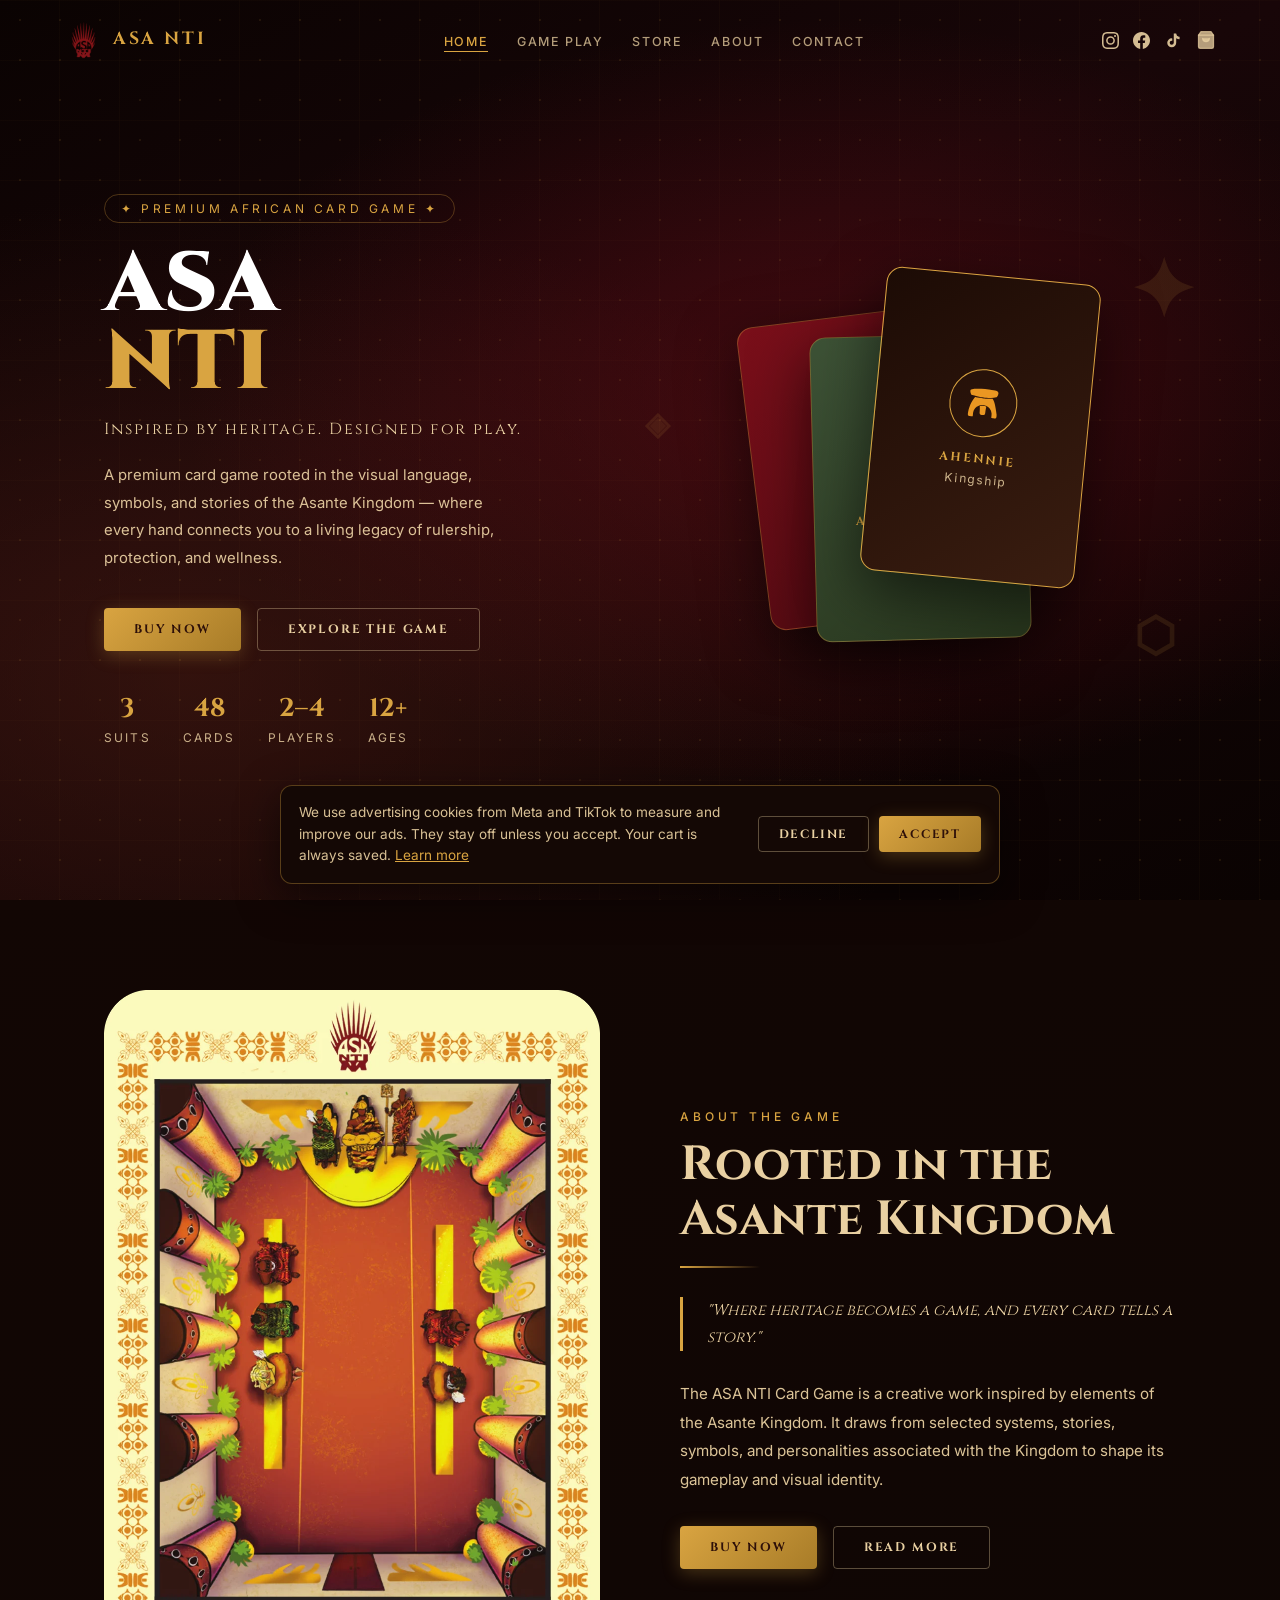
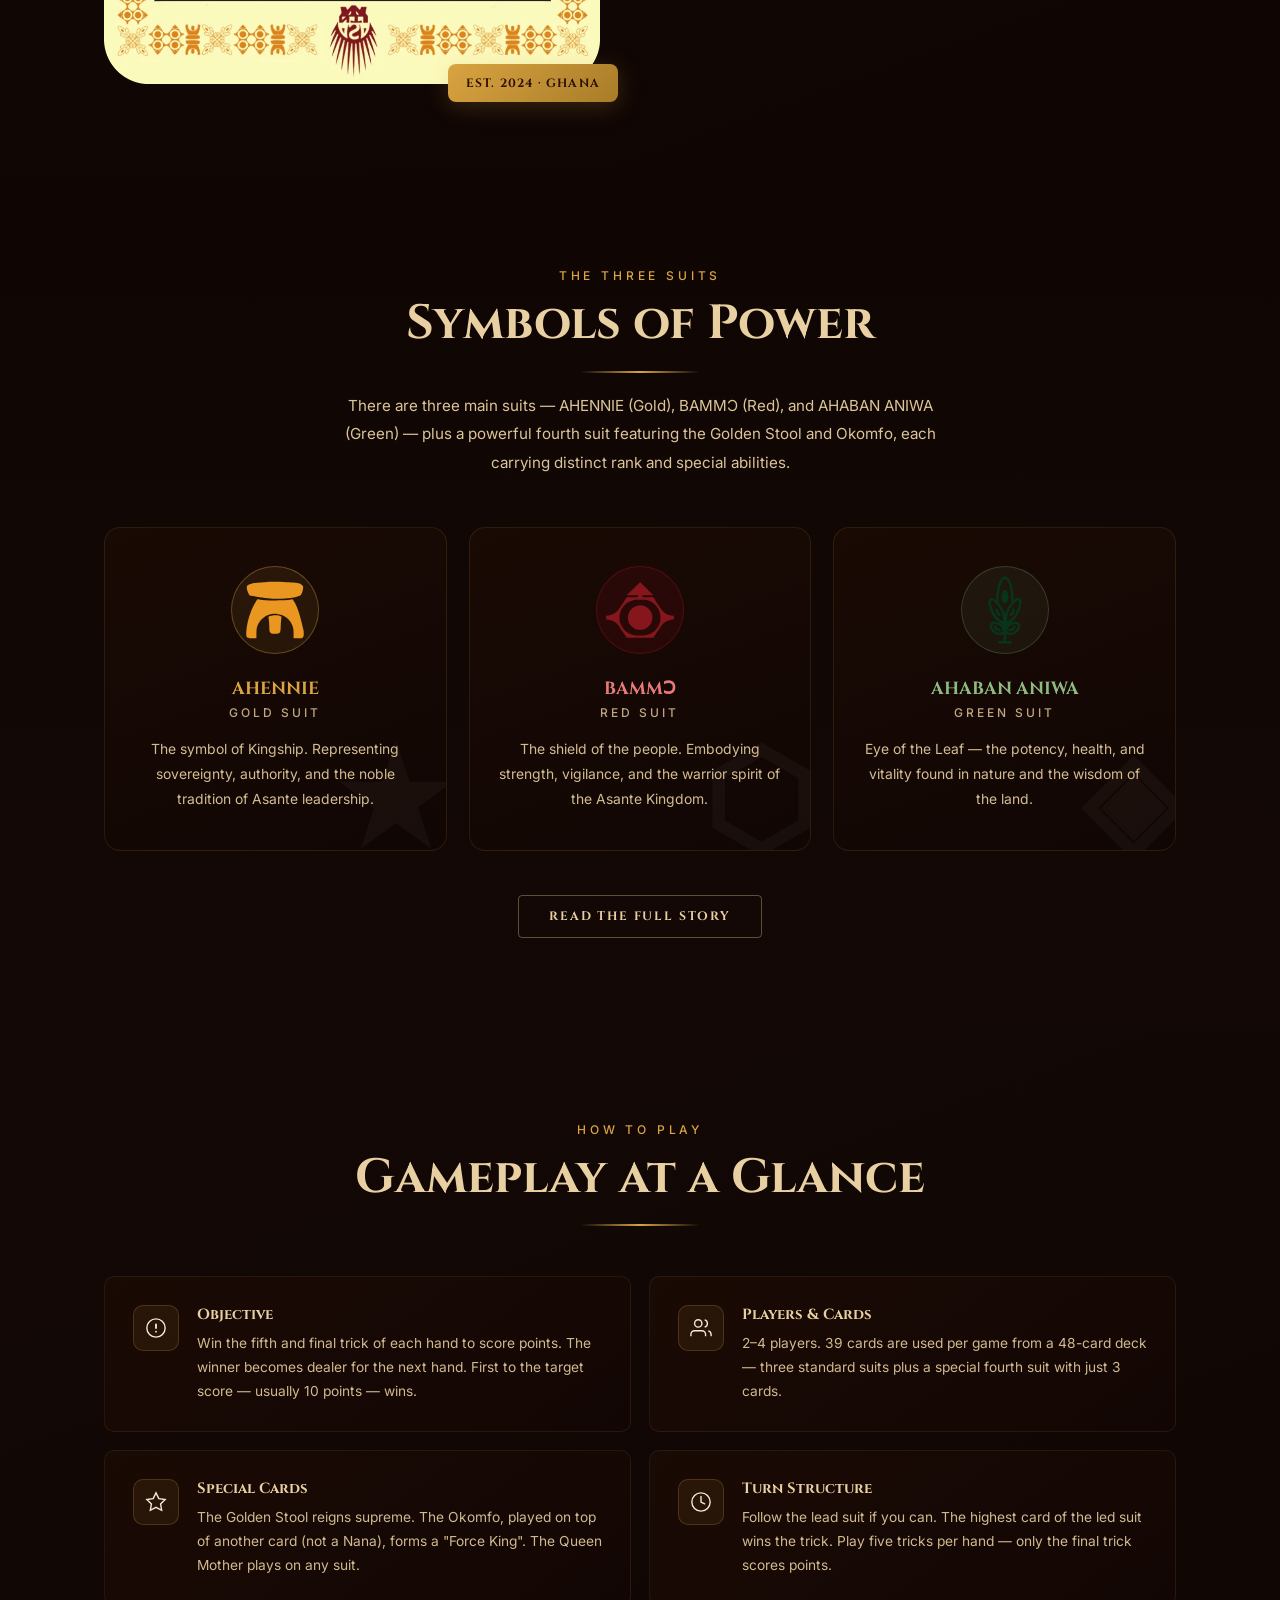
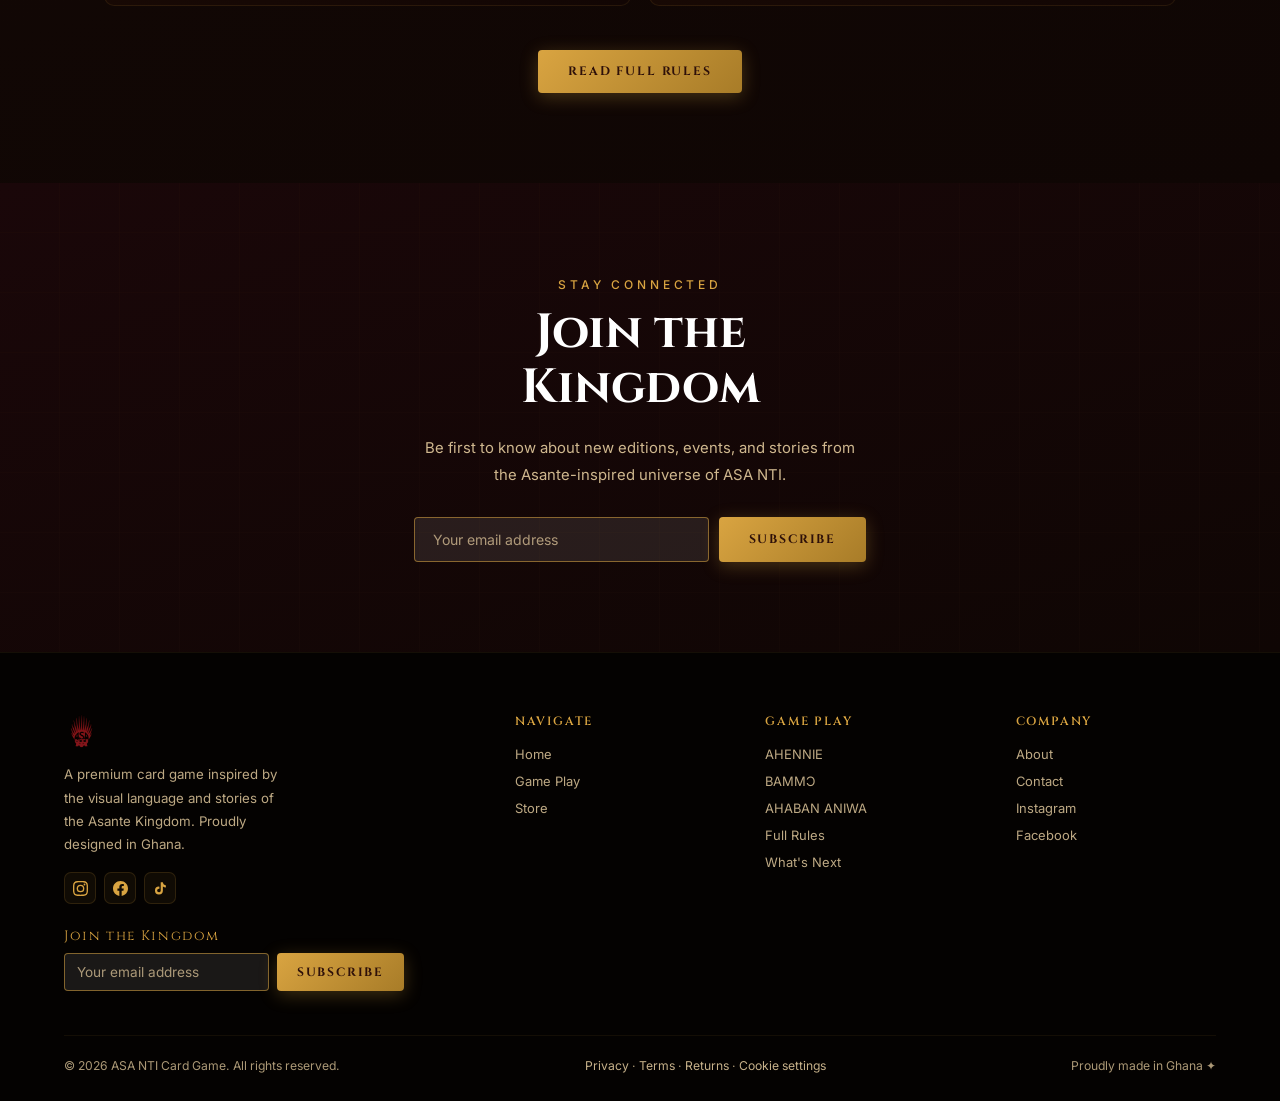
==== commit e9a79173: "Add Privacy, Terms and Returns pages and cookie consent for ad pixels - privacy.html, terms.html, re" ====
--- a/index.html
+++ b/index.html
@@ -28,7 +28,7 @@
 <link rel="preconnect" href="https://fonts.gstatic.com" crossorigin>
 <link href="https://fonts.googleapis.com/css2?family=Cinzel:wght@400;600;700;900&family=Cinzel+Decorative:wght@400;700&family=Inter:wght@300;400;500;600&display=swap" rel="stylesheet">
 <script src="https://js.paystack.co/v1/inline.js" defer></script>
-<link rel="stylesheet" href="css/main.css?v=20261025c">
+<link rel="stylesheet" href="css/main.css?v=20261026d">
 </head>
 <body>
 
@@ -245,6 +245,7 @@
     </div>
     <div class="footer-bottom">
       <span>© <span class="footer-year">2026</span> ASA NTI Card Game. All rights reserved.</span>
+      <span class="footer-legal"><a href="privacy.html">Privacy</a> · <a href="terms.html">Terms</a> · <a href="returns.html">Returns</a> · <a href="#" onclick="openCookieSettings();return false;">Cookie settings</a></span>
       <span>Proudly made in Ghana ✦</span>
     </div>
   </div>
@@ -271,7 +272,7 @@
     <div class="cart-subtotal"><span>Shipping</span><span id="cartShippingDisplay">Calculated at checkout</span></div>
     <div class="cart-total-row"><span>Total</span><span id="cartTotal">GH₵ 0</span></div>
     <button class="cart-checkout-btn" onclick="openCheckout()">Proceed to Checkout →</button>
-    <p style="font-size:0.75rem;color:rgba(233,208,162,0.73);text-align:center;margin-top:10px">Secure payment via Paystack ✦ Free shipping over GH₵ 200</p>
+    <p style="font-size:0.75rem;color:rgba(233,208,162,0.73);text-align:center;margin-top:10px">Secure payment via Paystack ✦ Delivery across Ghana &amp; worldwide</p>
   </div>
 </div>
 
@@ -307,27 +308,27 @@
 
           <div class="co-section-title">Shipping Method</div>
           <div class="shipping-options">
-            <div class="ship-opt selected" id="ship_standard" onclick="selectShipping('standard',0)">
+            <div class="ship-opt selected" id="ship_standard" onclick="selectShipping('standard',50)">
               <div class="ship-opt-name">Standard</div>
               <div class="ship-opt-days">3–5 business days</div>
-              <div class="ship-opt-price" id="ship_standard_price">Free</div>
+              <div class="ship-opt-price" id="ship_standard_price">GH₵ 50</div>
             </div>
-            <div class="ship-opt" id="ship_express" onclick="selectShipping('express',30)">
+            <div class="ship-opt" id="ship_express" onclick="selectShipping('express',80)">
               <div class="ship-opt-name">Express</div>
               <div class="ship-opt-days">1–2 business days</div>
-              <div class="ship-opt-price">GH₵ 30</div>
+              <div class="ship-opt-price" id="ship_express_price">GH₵ 80</div>
             </div>
-            <div class="ship-opt" id="ship_diaspora" onclick="selectShipping('diaspora',80)">
+            <div class="ship-opt" id="ship_diaspora" onclick="selectShipping('diaspora',200)">
               <div class="ship-opt-name">Diaspora</div>
               <div class="ship-opt-days">7–14 business days</div>
-              <div class="ship-opt-price">GH₵ 80</div>
+              <div class="ship-opt-price" id="ship_diaspora_price">GH₵ 200</div>
             </div>
           </div>
 
           <div class="co-section-title">Order Summary</div>
           <div class="co-order-summary">
             <div id="coOrderLines"></div>
-            <div class="co-order-line"><span>Shipping</span><span id="coShippingLine">Free</span></div>
+            <div class="co-order-line"><span>Shipping</span><span id="coShippingLine">GH₵ 50</span></div>
             <div class="co-order-line total"><span>Total</span><span id="coTotal">GH₵ 0</span></div>
           </div>
 
@@ -345,5 +346,5 @@
 <!-- ═══════════ TOAST CONTAINER ═══════════ -->
 <div class="toast-wrap" id="toastWrap"></div>
 
-<script src="js/main.js?v=20261025c"></script>
+<script src="js/main.js?v=20261026d"></script>
 </body>
--- a/css/main.css
+++ b/css/main.css
@@ -615,3 +615,42 @@
 .footer-nl .btn{white-space:nowrap}
 /* Saving badge (e.g. Two-Box Bundle) */
 .badge-sale{background:#8eba80;color:#0f2a0a}
+
+/* Review form (store page) */
+.review-form-card{margin-top:28px;background:linear-gradient(145deg,#1A0A04,#100604);border:1px solid rgba(217,164,65,0.18);border-radius:var(--r);padding:32px;max-width:720px}
+.review-form-title{font-family:'Cinzel',serif;color:var(--gold);font-size:1.15rem;letter-spacing:0.06em;margin-bottom:8px}
+.review-form-intro{font-size:0.88rem;line-height:1.7;color:rgba(233,208,162,0.85);margin-bottom:20px}
+.form-hint{text-transform:none;letter-spacing:0;color:rgba(233,208,162,0.6);font-weight:400}
+.star-input{display:inline-flex;flex-direction:row-reverse;gap:4px}
+.star-input input{position:absolute;opacity:0;width:1px;height:1px}
+.star-input label{font-size:2rem;line-height:1;color:rgba(217,164,65,0.3);cursor:pointer;padding:2px;min-width:44px;min-height:44px;display:flex;align-items:center;justify-content:center;transition:color 0.15s}
+.star-input input:checked ~ label,.star-input label:hover,.star-input label:hover ~ label{color:var(--gold)}
+.star-input input:focus-visible + label{outline:2px solid var(--gold);outline-offset:2px;border-radius:4px}
+.review-consent{display:flex;gap:10px;align-items:flex-start;font-size:0.85rem;color:rgba(233,208,162,0.85);line-height:1.5;margin:4px 0 20px;cursor:pointer}
+.review-consent input{margin-top:3px;width:18px;height:18px;accent-color:var(--gold);flex-shrink:0}
+.review-submit{width:100%;padding:15px;letter-spacing:0.2em}
+@media(max-width:560px){.review-form-card{padding:22px}}
+
+/* Policy pages */
+.legal{max-width:760px;margin:0 auto;color:rgba(233,208,162,0.9);font-size:0.95rem;line-height:1.8}
+.legal h2{font-family:'Cinzel',serif;color:var(--gold);font-size:1.15rem;letter-spacing:0.04em;margin:2.2rem 0 0.7rem}
+.legal p{margin:0 0 1rem}
+.legal ul,.legal ol{margin:0 0 1rem;padding-left:1.4rem}
+.legal li{margin-bottom:0.45rem}
+.legal a{color:var(--gold);text-decoration:underline;text-underline-offset:2px}
+.legal strong{color:var(--cream)}
+.legal-updated{font-size:0.82rem;color:rgba(233,208,162,0.7);font-style:italic}
+/* Footer legal links */
+.footer-legal a{color:rgba(233,208,162,0.85);text-decoration:none}
+.footer-legal a:hover{color:var(--gold)}
+/* Store: returns tile is a link */
+a.ship-item-link{text-decoration:none;color:inherit}
+a.ship-item-link:hover{border-color:rgba(217,164,65,0.4)}
+/* Checkout agreement links */
+#checkoutContent p a{color:var(--gold)}
+/* Cookie consent banner */
+.cookie-banner{position:fixed;left:16px;right:16px;bottom:16px;z-index:650;max-width:720px;margin:0 auto;background:#140805;border:1px solid rgba(217,164,65,0.35);border-radius:12px;padding:16px 18px;box-shadow:0 12px 40px rgba(0,0,0,0.55);display:flex;gap:16px;align-items:center;flex-wrap:wrap}
+.cookie-banner p{flex:1;min-width:240px;margin:0;font-size:0.85rem;line-height:1.6;color:rgba(233,208,162,0.92)}
+.cookie-banner a{color:var(--gold)}
+.cookie-actions{display:flex;gap:10px;flex-shrink:0}
+@media(max-width:560px){.cookie-actions{width:100%}.cookie-actions .btn{flex:1}}
